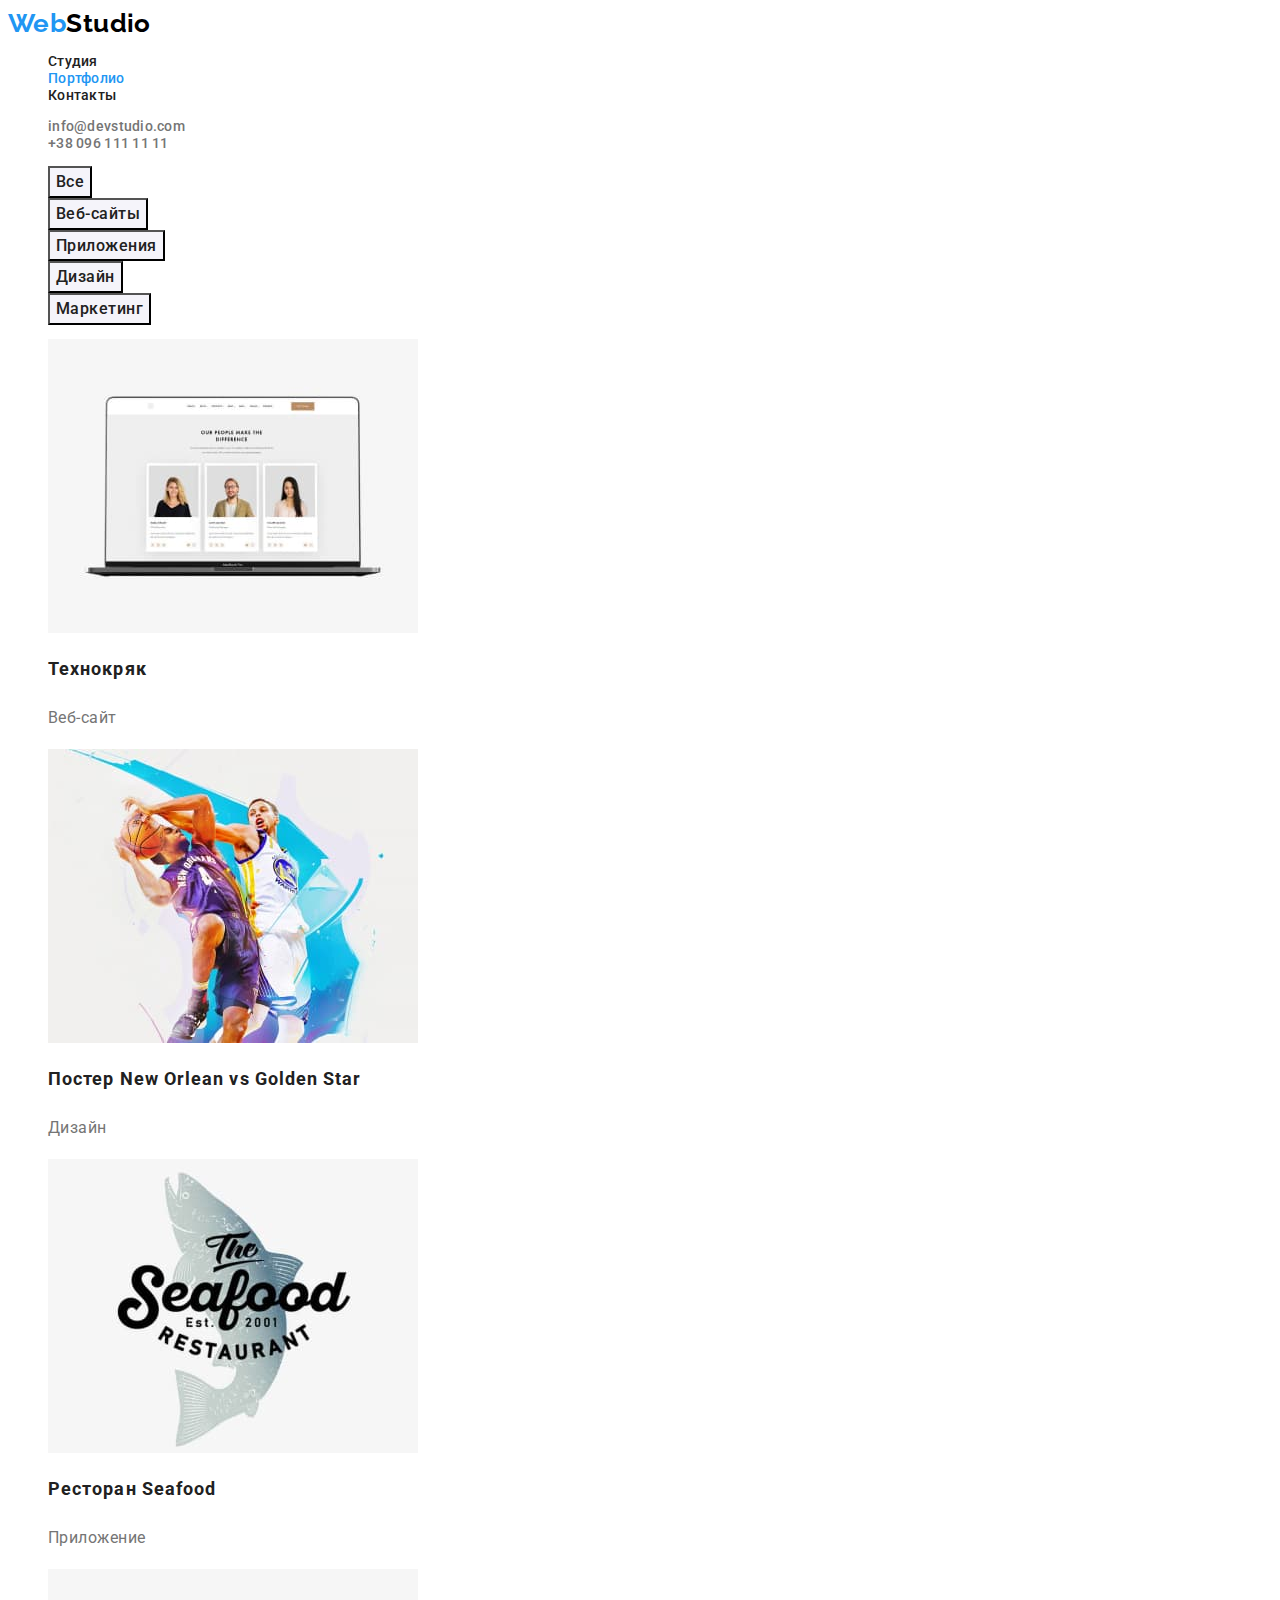
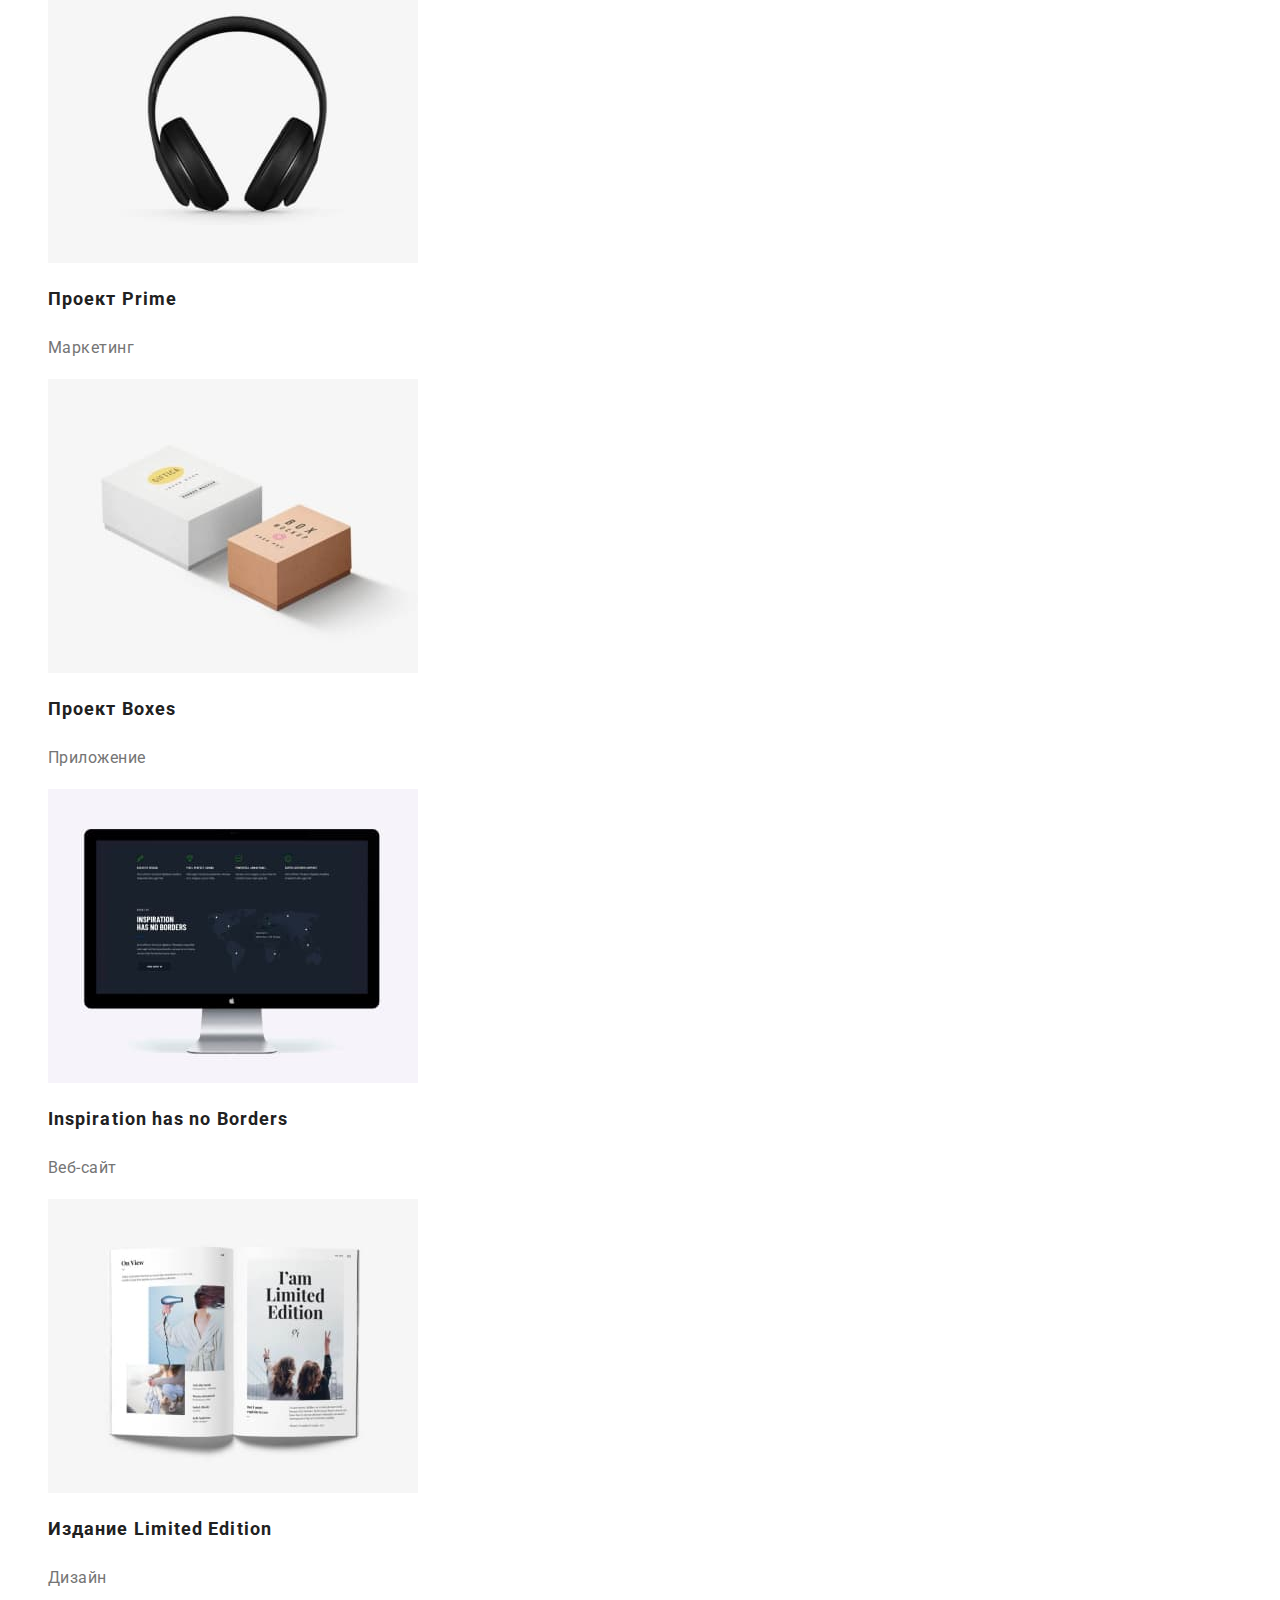
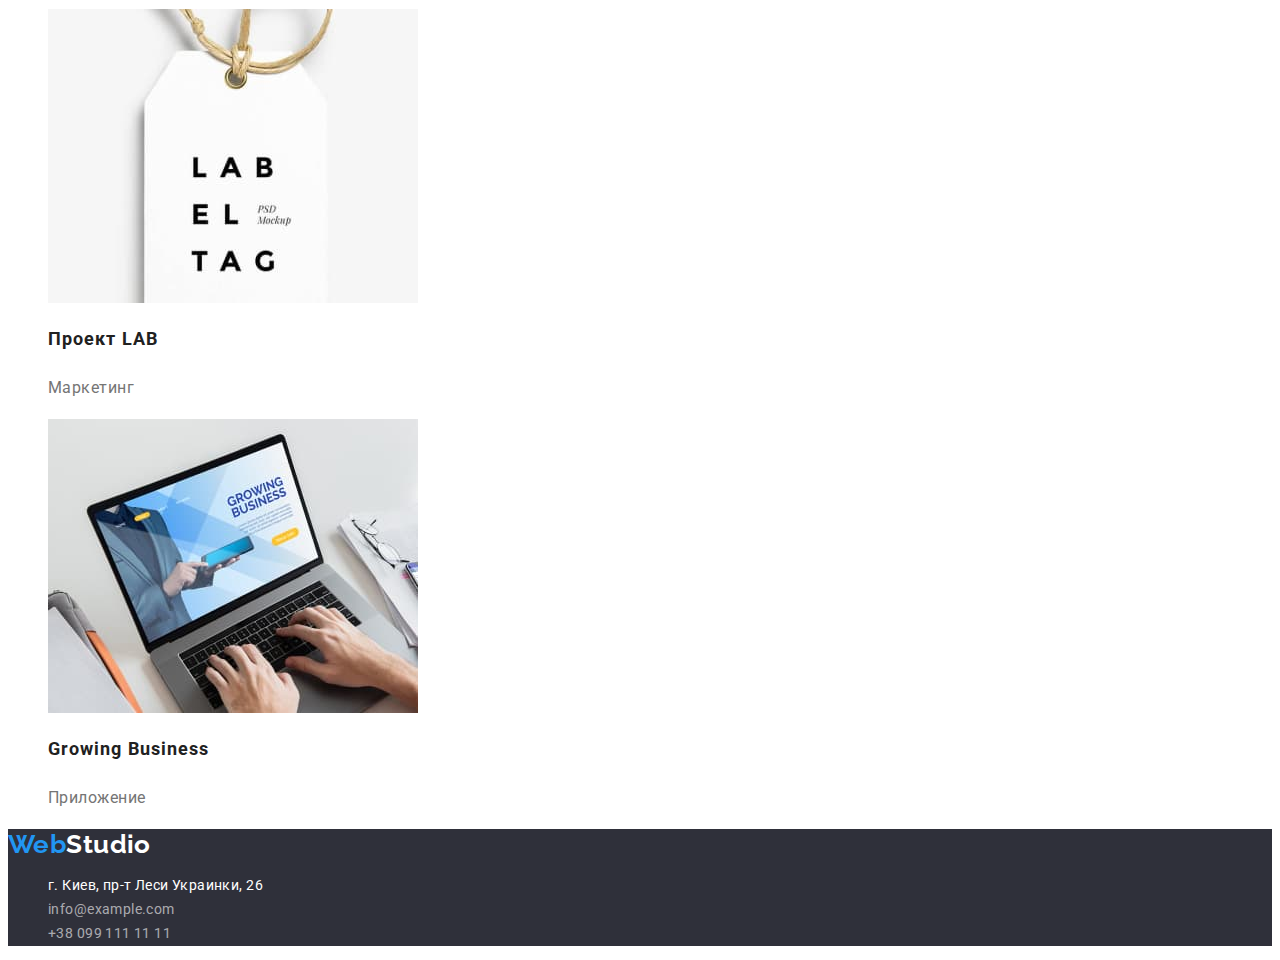
==== portfolio.html @ 41c8326d "add hw2" ====
<!DOCTYPE html>
<html lang="en">
  <head>
    <meta charset="UTF-8" />
    <meta http-equiv="X-UA-Compatible" content="IE=edge" />
    <meta name="viewport" content="width=device-width, initial-scale=1.0" />
    <link rel="preconnect" href="https://fonts.googleapis.com" />
    <link rel="preconnect" href="https://fonts.gstatic.com" crossorigin />
    <link
      href="https://fonts.googleapis.com/css2?family=Raleway:wght@700&family=Roboto:wght@400;500;700;900&display=swap"
      rel="stylesheet"
    />
    <link rel="stylesheet" href="./css/styles.css" />
    <title>Portfolio</title>
  </head>
  <body>
    <header>
      <nav>
        <a class="logo-header link" href=""><span class="logo-blue">Web</span>Studio</a>
        <ul class="list">
          <li><a class="link nav-link accent-link" href="./index.html">Студия</a></li>
          <li>
            <a class="link nav-link accent-link current" href="./portfolio.html">Портфолио</a>
          </li>
          <li><a class="link nav-link accent-link" href="">Контакты</a></li>
        </ul>
      </nav>
      <ul class="list">
        <li>
          <a class="link nav-contacts accent-link" href="mailto:info@devstudio.com"
            >info@devstudio.com</a
          >
        </li>
        <li>
          <a class="link nav-contacts accent-link" href="tel:+380961111111">+38 096 111 11 11</a>
        </li>
      </ul>
    </header>
    <main>
      <section class="catalog">
        <h1 class="visually-hidden">Каталог</h1>
        <ul class="list catalog-filter">
          <li><button class="btn-filter" type="button">Все</button></li>
          <li><button class="btn-filter" type="button">Веб-сайты</button></li>
          <li><button class="btn-filter" type="button">Приложения</button></li>
          <li><button class="btn-filter" type="button">Дизайн</button></li>
          <li><button class="btn-filter" type="button">Маркетинг</button></li>
        </ul>
        <ul class="list catalog-list">
          <li>
            <a class="link" href="">
              <img src="./images/portfol1.jpg" width="370" alt="ноутбук с открытым сайтом" />
              <h2 class="catalog-title">Технокряк</h2>
              <p class="catalog-text">Веб-сайт</p></a
            >
          </li>
          <li>
            <a class="link" href="">
              <img src="./images/portfol2.jpg" width="370" alt="два баскетболиста" />
              <h2 class="catalog-title">Постер New Orlean vs Golden Star</h2>
              <p class="catalog-text">Дизайн</p></a
            >
          </li>
          <li>
            <a class="link" href="">
              <img src="./images/portfol3.jpg" width="370" alt="логотип ресторана" />
              <h2 class="catalog-title">Ресторан Seafood</h2>
              <p class="catalog-text">Приложение</p></a
            >
          </li>
          <li>
            <a class="link" href="">
              <img src="./images/portfol4.jpg" width="370" alt="наушники" />
              <h2 class="catalog-title">Проект Prime</h2>
              <p class="catalog-text">Маркетинг</p></a
            >
          </li>
          <li>
            <a class="link" href="">
              <img src="./images/portfol5.jpg" width="370" alt="две коробки" />
              <h2 class="catalog-title">Проект Boxes</h2>
              <p class="catalog-text">Приложение</p></a
            >
          </li>
          <li>
            <a class="link" href="">
              <img src="./images/portfol6.jpg" width="370" alt="компьютер с открытым сайтом" />
              <h2 class="catalog-title">Inspiration has no Borders</h2>
              <p class="catalog-text">Веб-сайт</p></a
            >
          </li>
          <li>
            <a class="link" href="">
              <img src="./images/portfol7.jpg" width="370" alt="открытая книга" />
              <h2 class="catalog-title">Издание Limited Edition</h2>
              <p class="catalog-text">Дизайн</p></a
            >
          </li>
          <li>
            <a class="link" href="">
              <img src="./images/portfol8.jpg" width="370" alt="бирка с логотипом" />
              <h2 class="catalog-title">Проект LAB</h2>
              <p class="catalog-text">Маркетинг</p></a
            >
          </li>
          <li>
            <a class="link" href="">
              <img src="./images/portfol9.jpg" width="370" alt="ноутбук с открытым сайтом" />
              <h2 class="catalog-title">Growing Business</h2>
              <p class="catalog-text">Приложение</p></a
            >
          </li>
        </ul>
      </section>
    </main>
    <footer class="footer">
      <a class="logo-footer link" href=""><span class="logo-blue">Web</span>Studio</a>
      <address class="contacts-address">
        <ul class="list">
          <li>
            <a
              class="address-text link accent-link"
              href="https://goo.gl/maps/NeGJWpVzxQ52QUaZA"
              target="_blank"
              rel="noopener nofollow noreferrer"
              >г. Киев, пр-т Леси Украинки, 26</a
            >
          </li>
          <li>
            <a class="address-link link accent-link" href="mailto:info@example.com"
              >info@example.com</a
            >
          </li>
          <li>
            <a class="address-link link accent-link" href="tel:+380991111111">+38 099 111 11 11</a>
          </li>
        </ul>
      </address>
    </footer>
  </body>
</html>
---- css/styles.css ----
:root {
  --accent-color: #2196f3;
  --black-color: #212121;
  --superblack-color: #000000;
  --opacityblack-color: rgba(255, 255, 255, 0.6);
  --white-color: #ffffff;
  --grey-color: #757575;
  --grey-bg-color: #2f303a;
  --light-bg-color: #f5f4fa;
  --btngrey-color: #f5f4fa;
}

.accent-link:hover,
.accent-link:focus {
  color: var(--accent-color);
}

body {
  font-family: 'Roboto', sans-serif;
  color: var(--black-color);
  background-color: var(--white-color);
  font-size: 14px;
  letter-spacing: 0.03em;
}

.link {
  text-decoration: none;
}
.list {
  list-style: none;
}

.title {
  font-weight: 700;
  font-size: 36px;
  line-height: 1.16;
  text-align: center;
}

.visually-hidden {
  position: absolute;
  white-space: nowrap;
  width: 1px;
  height: 1px;
  overflow: hidden;
  border: 0;
  padding: 0;
  clip: rect(0 0 0 0);
  clip-path: inset(50%);
  margin: -1px;
}

/* ---------HEADER----------- */
.logo-header {
  font-family: 'Raleway';
  font-weight: 700;
  font-size: 26px;
  line-height: 1.19;
  color: var(--superblack-color);
}

.logo-blue {
  color: var(--accent-color);
}

.nav-item {
  font-weight: 500;
  line-height: 16px;
  letter-spacing: 0.02em;
  color: var(--black-color);
}

.nav-link {
  font-weight: 500;
  line-height: 1.14;
  letter-spacing: 0.02em;
  color: var(--black-color);
}

.nav-contacts {
  font-weight: 500;
  line-height: 1.14;
  letter-spacing: 0.02em;
  color: var(--grey-color);
}

.nav-link.current {
  color: var(--accent-color);
}

/* ------HERO-------- */

.hero {
  background-color: var(--grey-bg-color);
}

.hero-title {
  font-weight: 900;
  font-size: 44px;
  line-height: 1.36;
  text-align: center;
  letter-spacing: 0.06em;
  text-transform: uppercase;
  color: var(--white-color);
}

.btn-order {
  cursor: pointer;
  font-family: inherit;
  font-weight: 700;
  font-size: 16px;
  line-height: 1.88;
  align-items: center;
  text-align: center;
  letter-spacing: 0.06em;
  color: var(--white-color);
  background-color: var(--accent-color);
}

.btn-order:hover,
.btn-order:focus {
  background-color: #188ce8;
}

/* ------BENEFITS-------- */

.benefits-title {
  line-height: 1.14;
  font-size: 14px;
  text-transform: uppercase;
}

.benefits-text {
  line-height: 1.71;
  color: var(--grey-color);
}

/* ---------TEAM---------- */

.team {
  background-color: var(--light-bg-color);
}

.card {
  background-color: var(--white-color);
}

.team-name {
  font-weight: 500;
  font-size: 16px;
  line-height: 1.18;
  text-align: center;
}

.team-position {
  font-size: 16px;
  line-height: 1.18;
  text-align: center;
  color: var(--grey-color);
}

/* ------PORTFOLIO-PAGE--------- */
/* ------CATALOG-FILTER-------- */

.btn-filter {
  cursor: pointer;
  font-family: inherit;
  font-weight: 500;
  font-size: 16px;
  line-height: 1.62;
  letter-spacing: 0.03em;
  text-align: center;
  color: var(--black-color);
  background-color: var(--btngrey-color);
}

.btn-filter:hover,
.btn-filter:focus {
  color: var(--white-color);
  background-color: var(--accent-color);
}

/* ----------CATALOG------------ */

.catalog-title {
  font-weight: 700;
  font-size: 18px;
  line-height: 2;
  letter-spacing: 0.06em;
  color: var(--black-color);
}

.catalog-text {
  font-size: 16px;
  line-height: 1.88;
  letter-spacing: 0.03em;
  color: var(--grey-color);
}

/* ------FOOTER-------- */

.footer {
  background-color: var(--grey-bg-color);
}

.logo-footer {
  font-family: 'Raleway';
  font-weight: 700;
  font-size: 26px;
  line-height: 1.19;
  color: var(--white-color);
}

.contacts-address {
  font-style: normal;
}

.address-text {
  line-height: 1.71;
  color: var(--white-color);
}

.address-link {
  line-height: 1.71;
  color: var(--opacityblack-color);
}
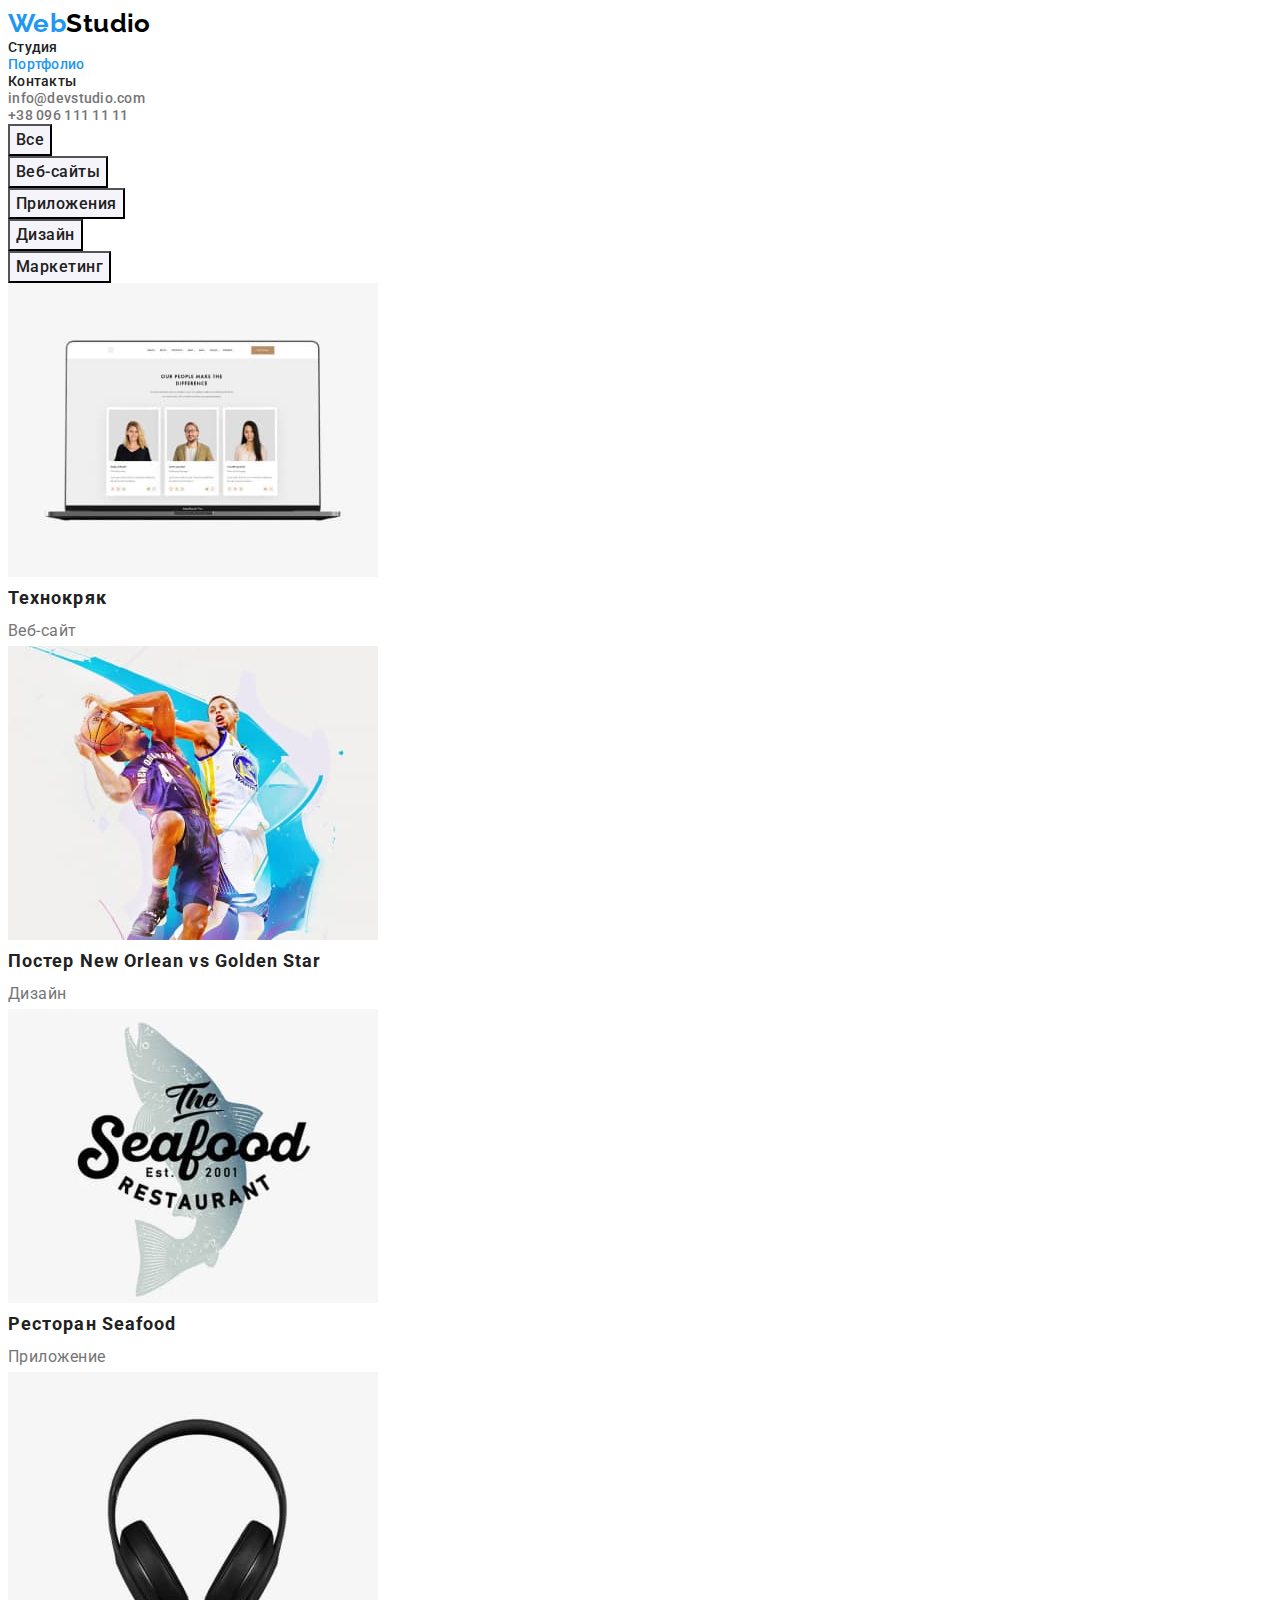
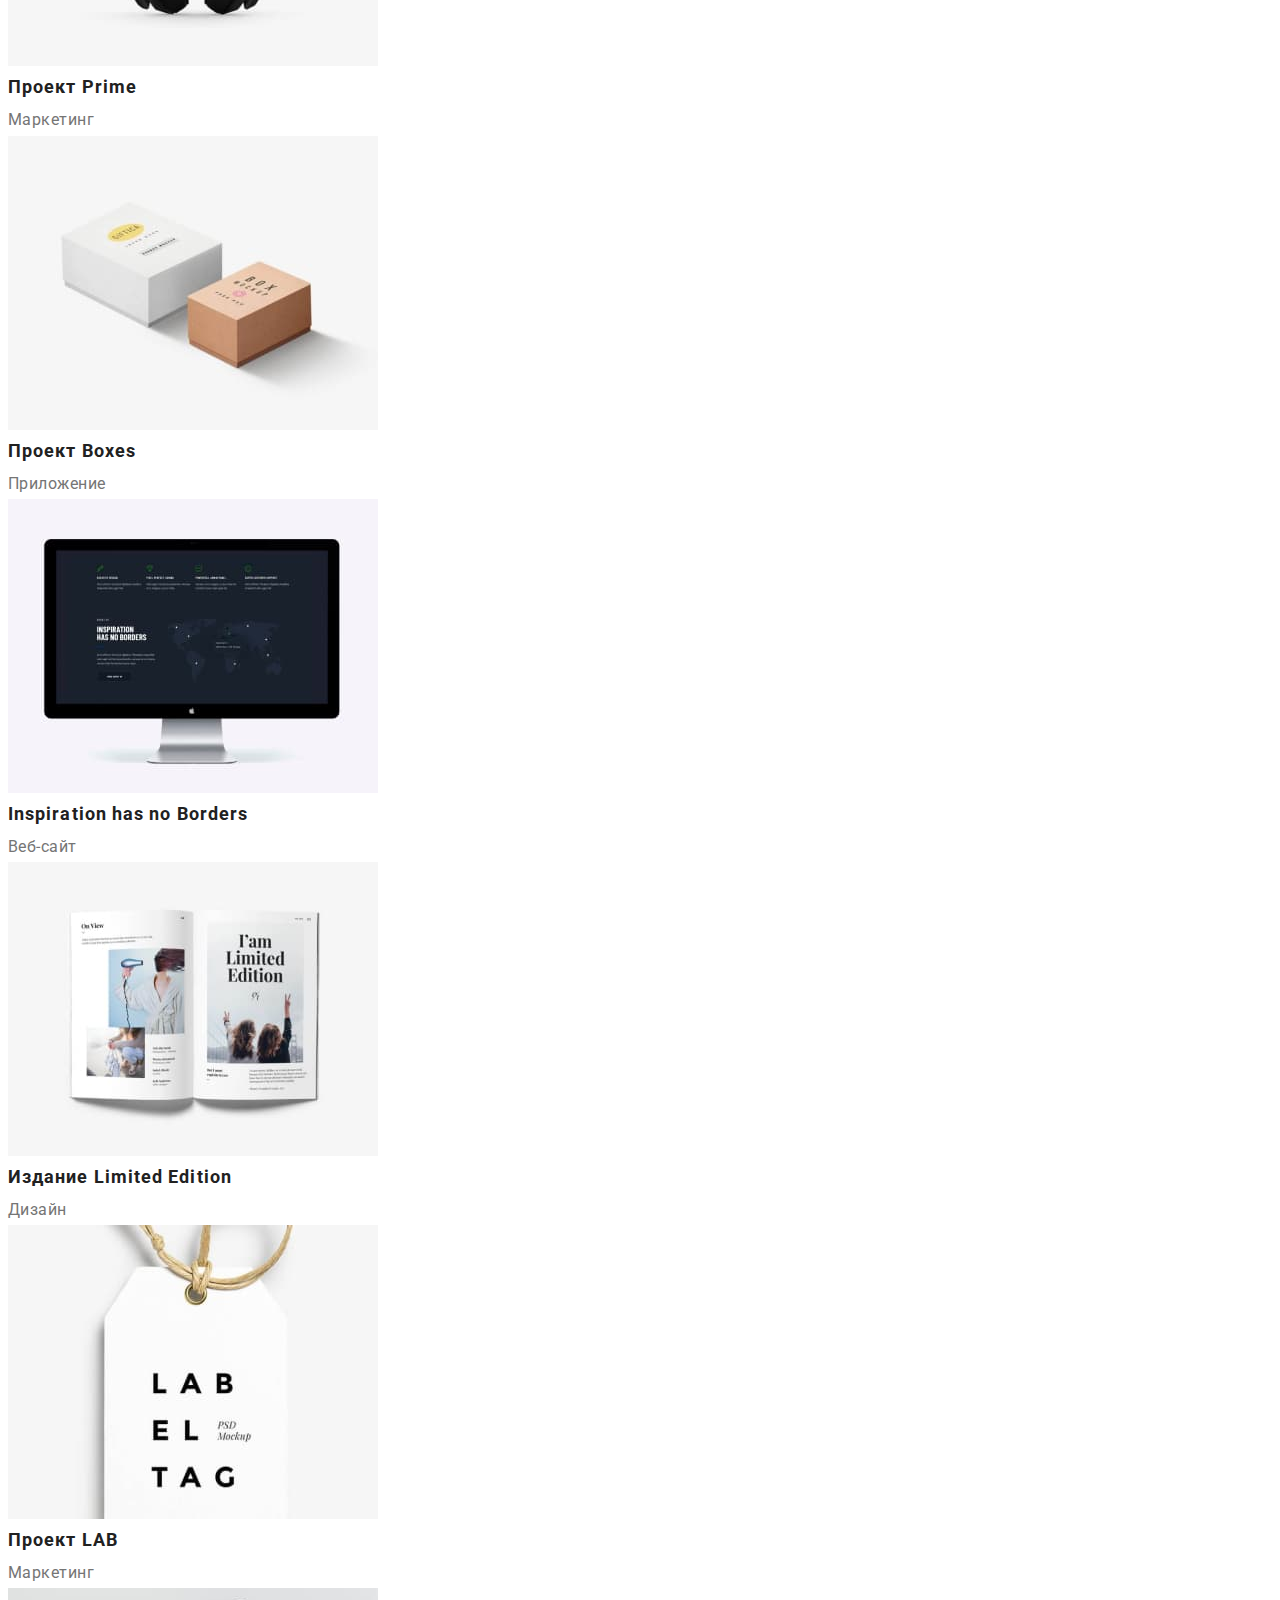
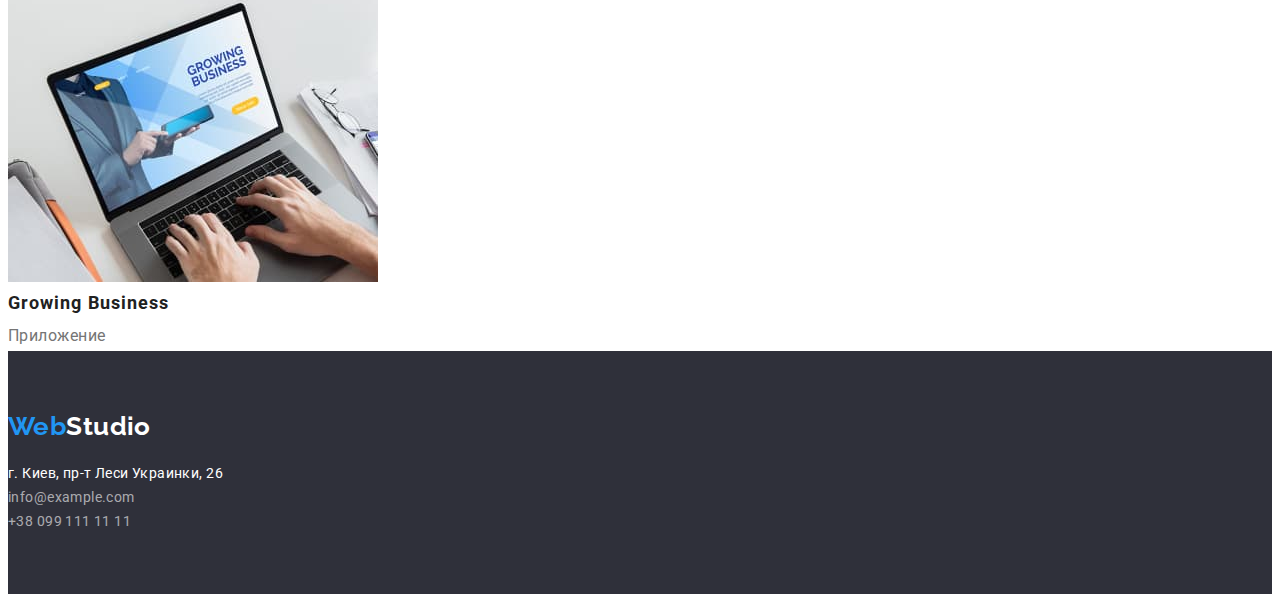
==== commit bc189f89: "add margins and paddings to index" ====
--- a/portfolio.html
+++ b/portfolio.html
@@ -9,6 +9,13 @@
     <link
       href="https://fonts.googleapis.com/css2?family=Raleway:wght@700&family=Roboto:wght@400;500;700;900&display=swap"
       rel="stylesheet"
+    />
+    <link
+      rel="stylesheet"
+      href="https://cdnjs.cloudflare.com/ajax/libs/modern-normalize/1.1.0/modern-normalize.min.css"
+      integrity="sha512-wpPYUAdjBVSE4KJnH1VR1HeZfpl1ub8YT/NKx4PuQ5NmX2tKuGu6U/JRp5y+Y8XG2tV+wKQpNHVUX03MfMFn9Q=="
+      crossorigin="anonymous"
+      referrerpolicy="no-referrer"
     />
     <link rel="stylesheet" href="./css/styles.css" />
     <title>Portfolio</title>
--- a/css/styles.css
+++ b/css/styles.css
@@ -10,6 +10,24 @@
   --btngrey-color: #f5f4fa;
 }
 
+h1,
+h2,
+h3,
+h4,
+h5,
+h6,
+p {
+  margin: 0;
+}
+
+.container {
+  width: 1200px;
+  margin: 0 auto;
+  padding-left: 15px;
+  padding-right: 15px;
+  outline: 1px solid red;
+}
+
 .accent-link:hover,
 .accent-link:focus {
   color: var(--accent-color);
@@ -28,6 +46,8 @@
 }
 .list {
   list-style: none;
+  padding-left: 0;
+  margin: 0;
 }
 
 .title {
@@ -51,6 +71,12 @@
 }
 
 /* ---------HEADER----------- */
+
+.header {
+  padding-top: 24px;
+  padding-bottom: 25px;
+}
+
 .logo-header {
   font-family: 'Raleway';
   font-weight: 700;
@@ -92,6 +118,8 @@
 
 .hero {
   background-color: var(--grey-bg-color);
+  padding-top: 200px;
+  padding-bottom: 200px;
 }
 
 .hero-title {
@@ -115,6 +143,8 @@
   letter-spacing: 0.06em;
   color: var(--white-color);
   background-color: var(--accent-color);
+  display: block;
+  margin: 0 auto;
 }
 
 .btn-order:hover,
@@ -123,11 +153,17 @@
 }
 
 /* ------BENEFITS-------- */
+
+.benefits {
+  padding-top: 94px;
+  padding-bottom: 47px;
+}
 
 .benefits-title {
   line-height: 1.14;
   font-size: 14px;
   text-transform: uppercase;
+  margin-bottom: 10px;
 }
 
 .benefits-text {
@@ -135,14 +171,33 @@
   color: var(--grey-color);
 }
 
-/* ---------TEAM---------- */
+/* ---------SERVICES---------- */
+
+.services {
+  padding-top: 47px;
+  padding-bottom: 94px;
+}
+
+.services-title {
+  margin-bottom: 50px;
+}
+
+/* -----------TEAM------------ */
 
 .team {
   background-color: var(--light-bg-color);
+  padding-top: 94px;
+  padding-bottom: 94px;
+}
+
+.team-title {
+  margin-bottom: 50px;
 }
 
 .card {
   background-color: var(--white-color);
+  width: 270px;
+  height: 368px;
 }
 
 .team-name {
@@ -150,6 +205,8 @@
   font-size: 16px;
   line-height: 1.18;
   text-align: center;
+  margin-top: 30px;
+  margin-bottom: 10px;
 }
 
 .team-position {
@@ -201,6 +258,8 @@
 
 .footer {
   background-color: var(--grey-bg-color);
+  padding-top: 60px;
+  padding-bottom: 60px;
 }
 
 .logo-footer {
@@ -209,6 +268,12 @@
   font-size: 26px;
   line-height: 1.19;
   color: var(--white-color);
+  display: block;
+  margin-bottom: 20px;
+}
+
+.contacts-item {
+  margin-bottom: 9px;
 }
 
 .contacts-address {
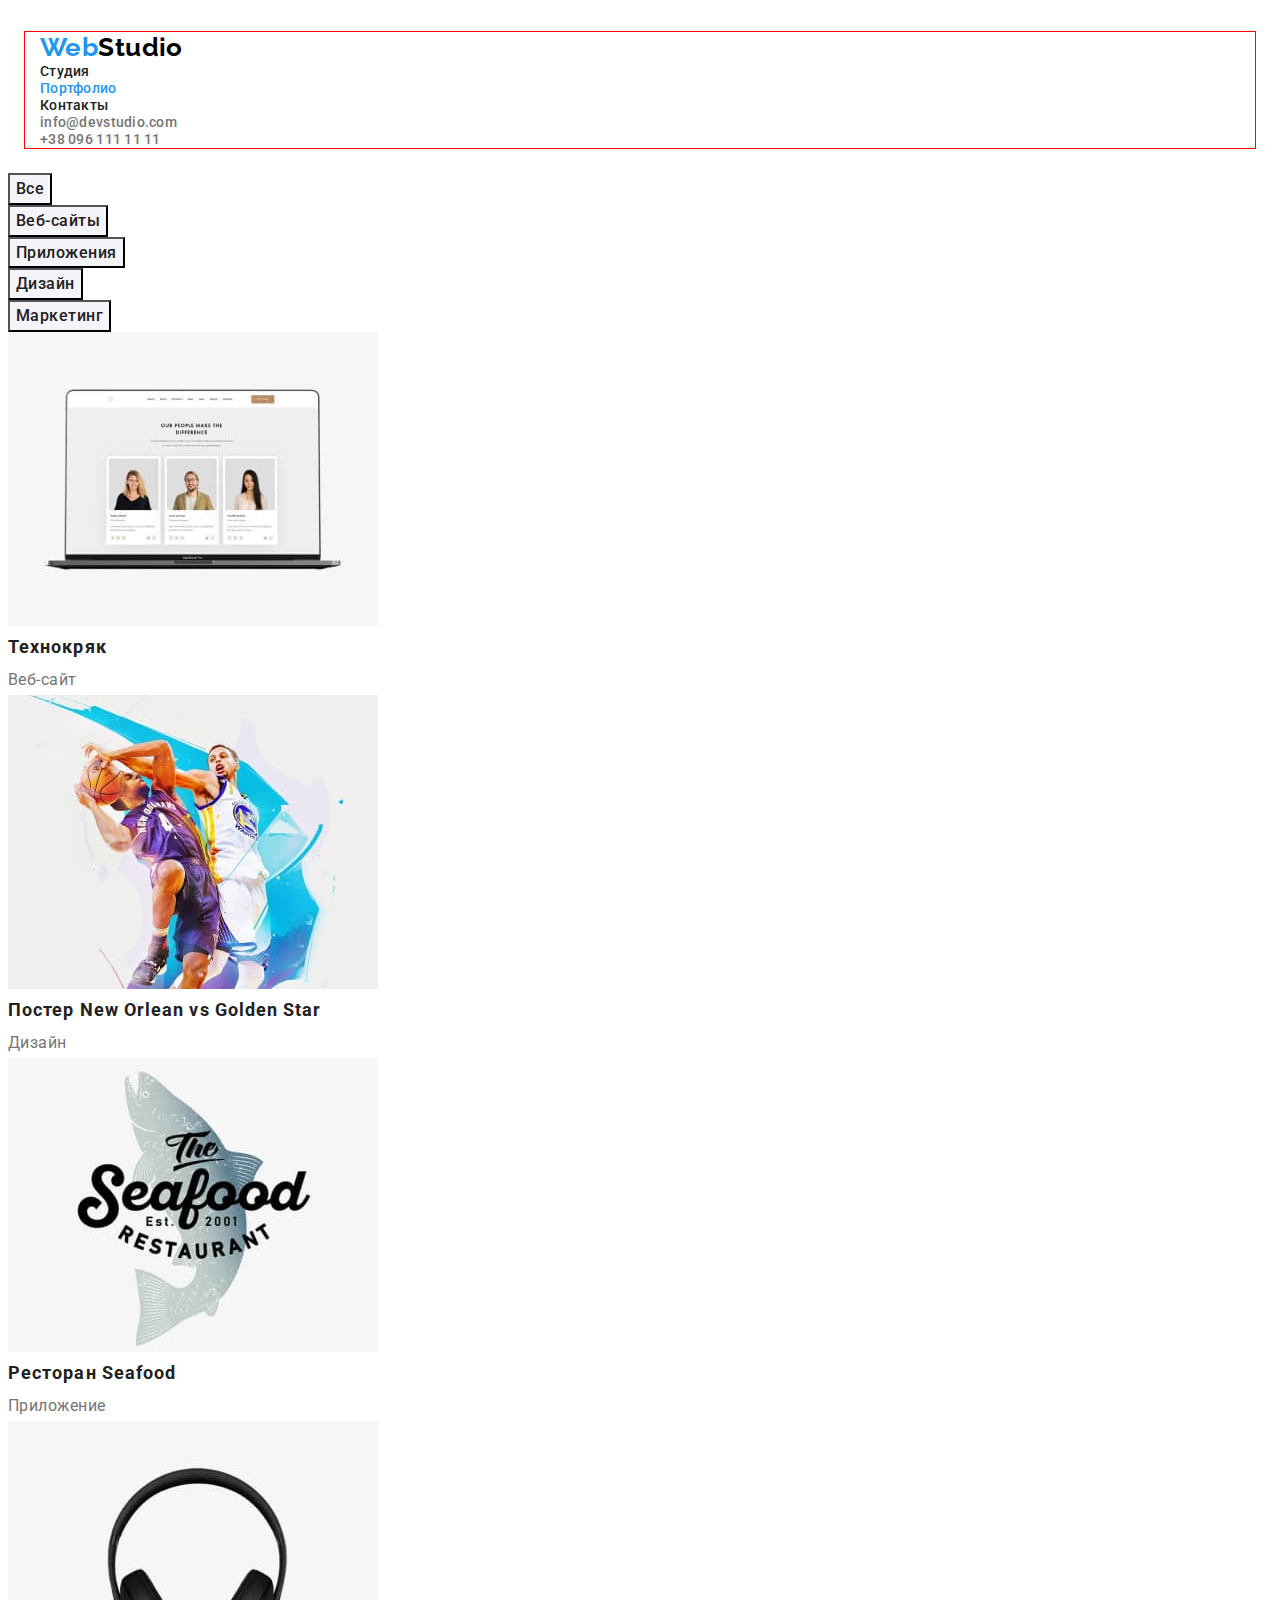
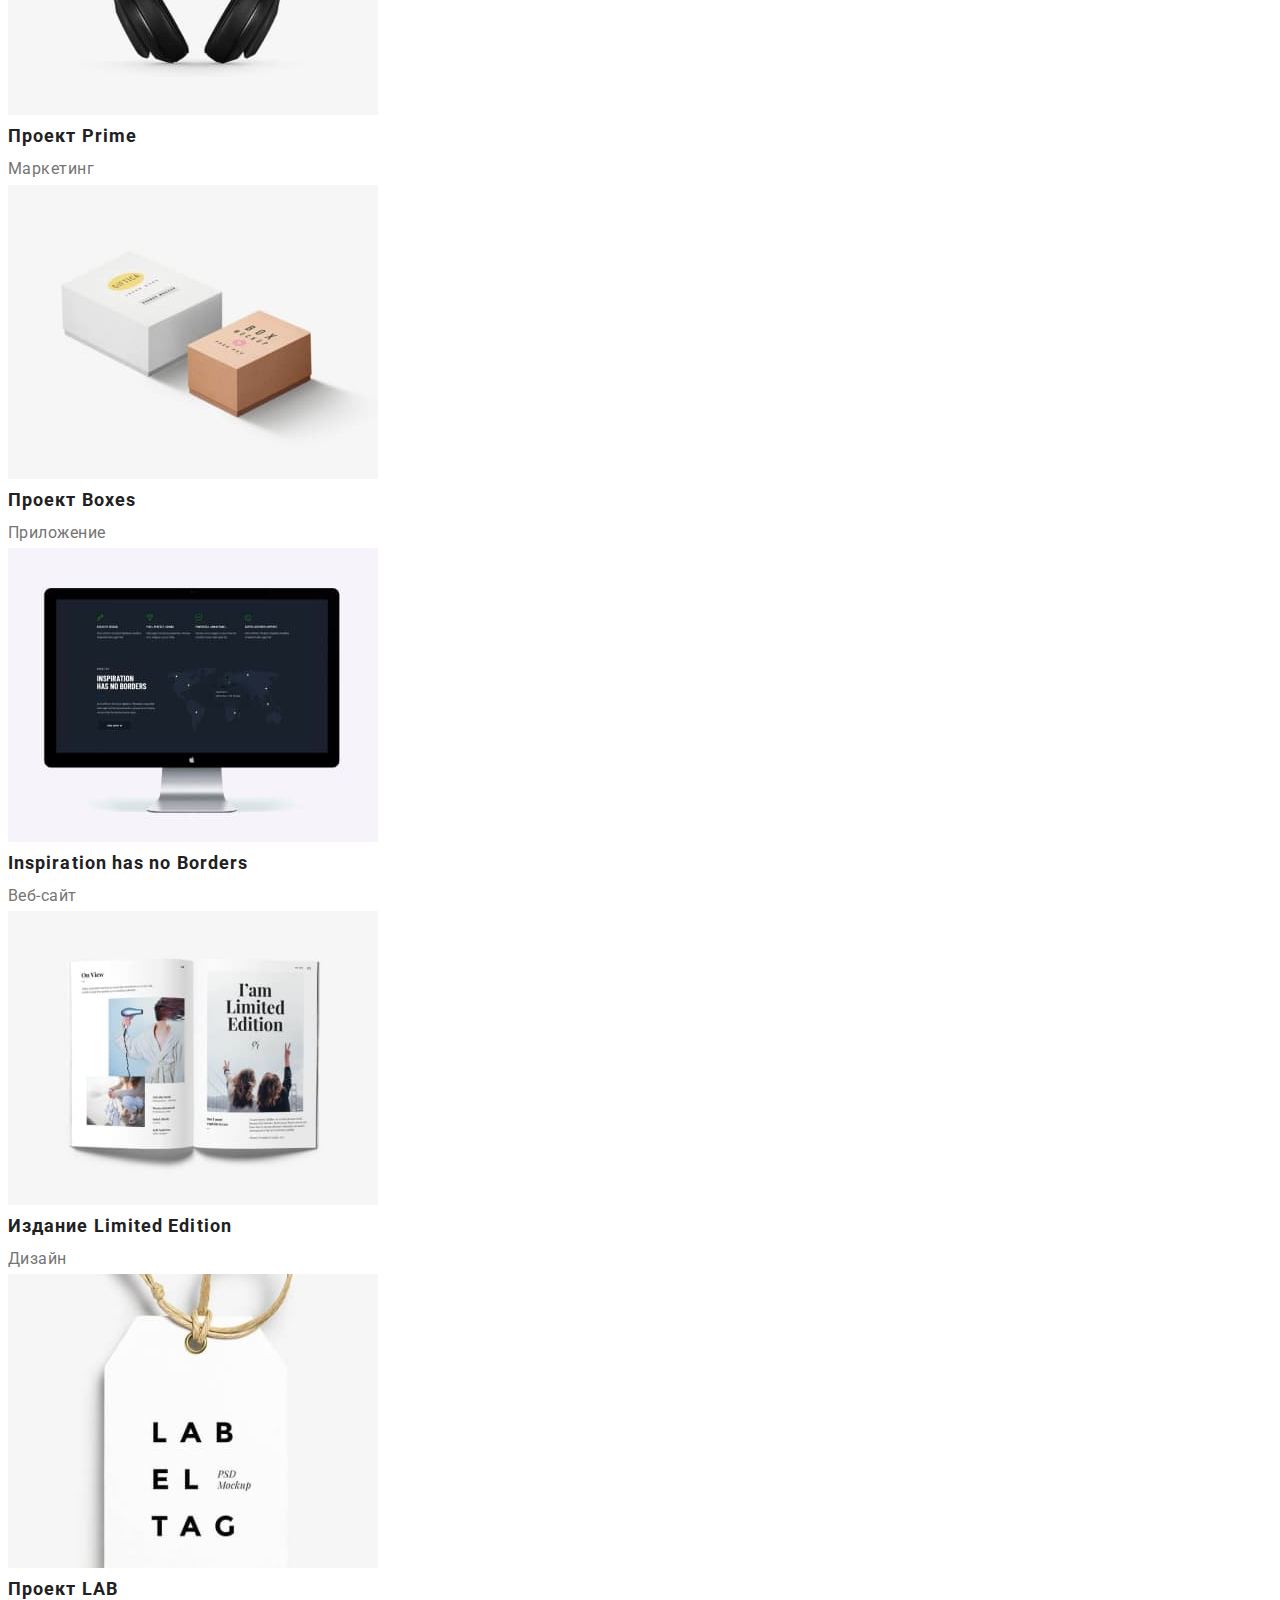
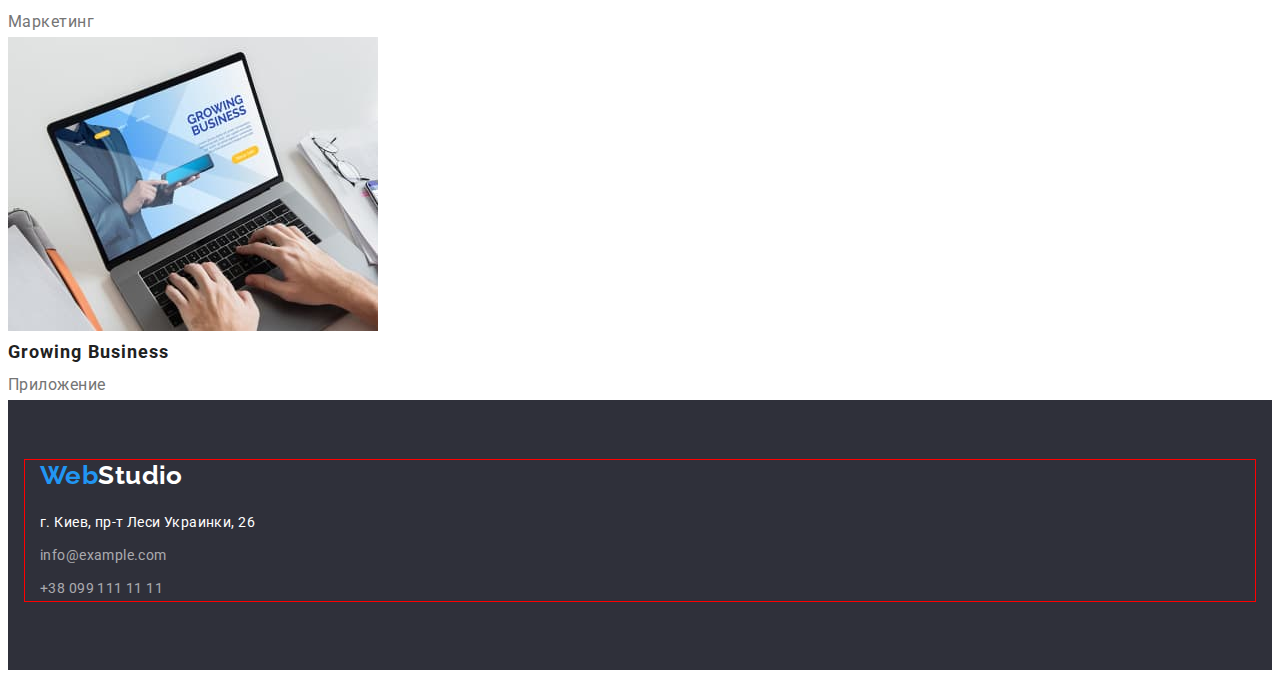
==== commit 4ef5cc7d: "copy header and footer" ====
--- a/portfolio.html
+++ b/portfolio.html
@@ -21,27 +21,29 @@
     <title>Portfolio</title>
   </head>
   <body>
-    <header>
-      <nav>
-        <a class="logo-header link" href=""><span class="logo-blue">Web</span>Studio</a>
+    <header class="header">
+      <div class="container">
+        <nav>
+          <a class="logo-header link" href=""><span class="logo-blue">Web</span>Studio</a>
+          <ul class="list">
+            <li><a class="link nav-link accent-link" href="./index.html">Студия</a></li>
+            <li>
+              <a class="link nav-link accent-link current" href="./portfolio.html">Портфолио</a>
+            </li>
+            <li><a class="link nav-link accent-link" href="">Контакты</a></li>
+          </ul>
+        </nav>
         <ul class="list">
-          <li><a class="link nav-link accent-link" href="./index.html">Студия</a></li>
           <li>
-            <a class="link nav-link accent-link current" href="./portfolio.html">Портфолио</a>
+            <a class="link nav-contacts accent-link" href="mailto:info@devstudio.com"
+              >info@devstudio.com</a
+            >
           </li>
-          <li><a class="link nav-link accent-link" href="">Контакты</a></li>
+          <li>
+            <a class="link nav-contacts accent-link" href="tel:+380961111111">+38 096 111 11 11</a>
+          </li>
         </ul>
-      </nav>
-      <ul class="list">
-        <li>
-          <a class="link nav-contacts accent-link" href="mailto:info@devstudio.com"
-            >info@devstudio.com</a
-          >
-        </li>
-        <li>
-          <a class="link nav-contacts accent-link" href="tel:+380961111111">+38 096 111 11 11</a>
-        </li>
-      </ul>
+      </div>
     </header>
     <main>
       <section class="catalog">
@@ -121,28 +123,32 @@
       </section>
     </main>
     <footer class="footer">
-      <a class="logo-footer link" href=""><span class="logo-blue">Web</span>Studio</a>
-      <address class="contacts-address">
-        <ul class="list">
-          <li>
-            <a
-              class="address-text link accent-link"
-              href="https://goo.gl/maps/NeGJWpVzxQ52QUaZA"
-              target="_blank"
-              rel="noopener nofollow noreferrer"
-              >г. Киев, пр-т Леси Украинки, 26</a
-            >
-          </li>
-          <li>
-            <a class="address-link link accent-link" href="mailto:info@example.com"
-              >info@example.com</a
-            >
-          </li>
-          <li>
-            <a class="address-link link accent-link" href="tel:+380991111111">+38 099 111 11 11</a>
-          </li>
-        </ul>
-      </address>
+      <div class="container">
+        <a class="logo-footer link" href=""><span class="logo-blue">Web</span>Studio</a>
+        <address class="contacts-address">
+          <ul class="list">
+            <li class="contacts-item">
+              <a
+                class="address-text link accent-link"
+                href="https://goo.gl/maps/NeGJWpVzxQ52QUaZA"
+                target="_blank"
+                rel="noopener nofollow noreferrer"
+                >г. Киев, пр-т Леси Украинки, 26</a
+              >
+            </li>
+            <li class="contacts-item">
+              <a class="address-link link accent-link" href="mailto:info@example.com"
+                >info@example.com</a
+              >
+            </li>
+            <li class="contacts-item">
+              <a class="address-link link accent-link" href="tel:+380991111111"
+                >+38 099 111 11 11</a
+              >
+            </li>
+          </ul>
+        </address>
+      </div>
     </footer>
   </body>
 </html>
--- a/css/styles.css
+++ b/css/styles.css
@@ -130,6 +130,7 @@
   letter-spacing: 0.06em;
   text-transform: uppercase;
   color: var(--white-color);
+  margin-bottom: 50px;
 }
 
 .btn-order {
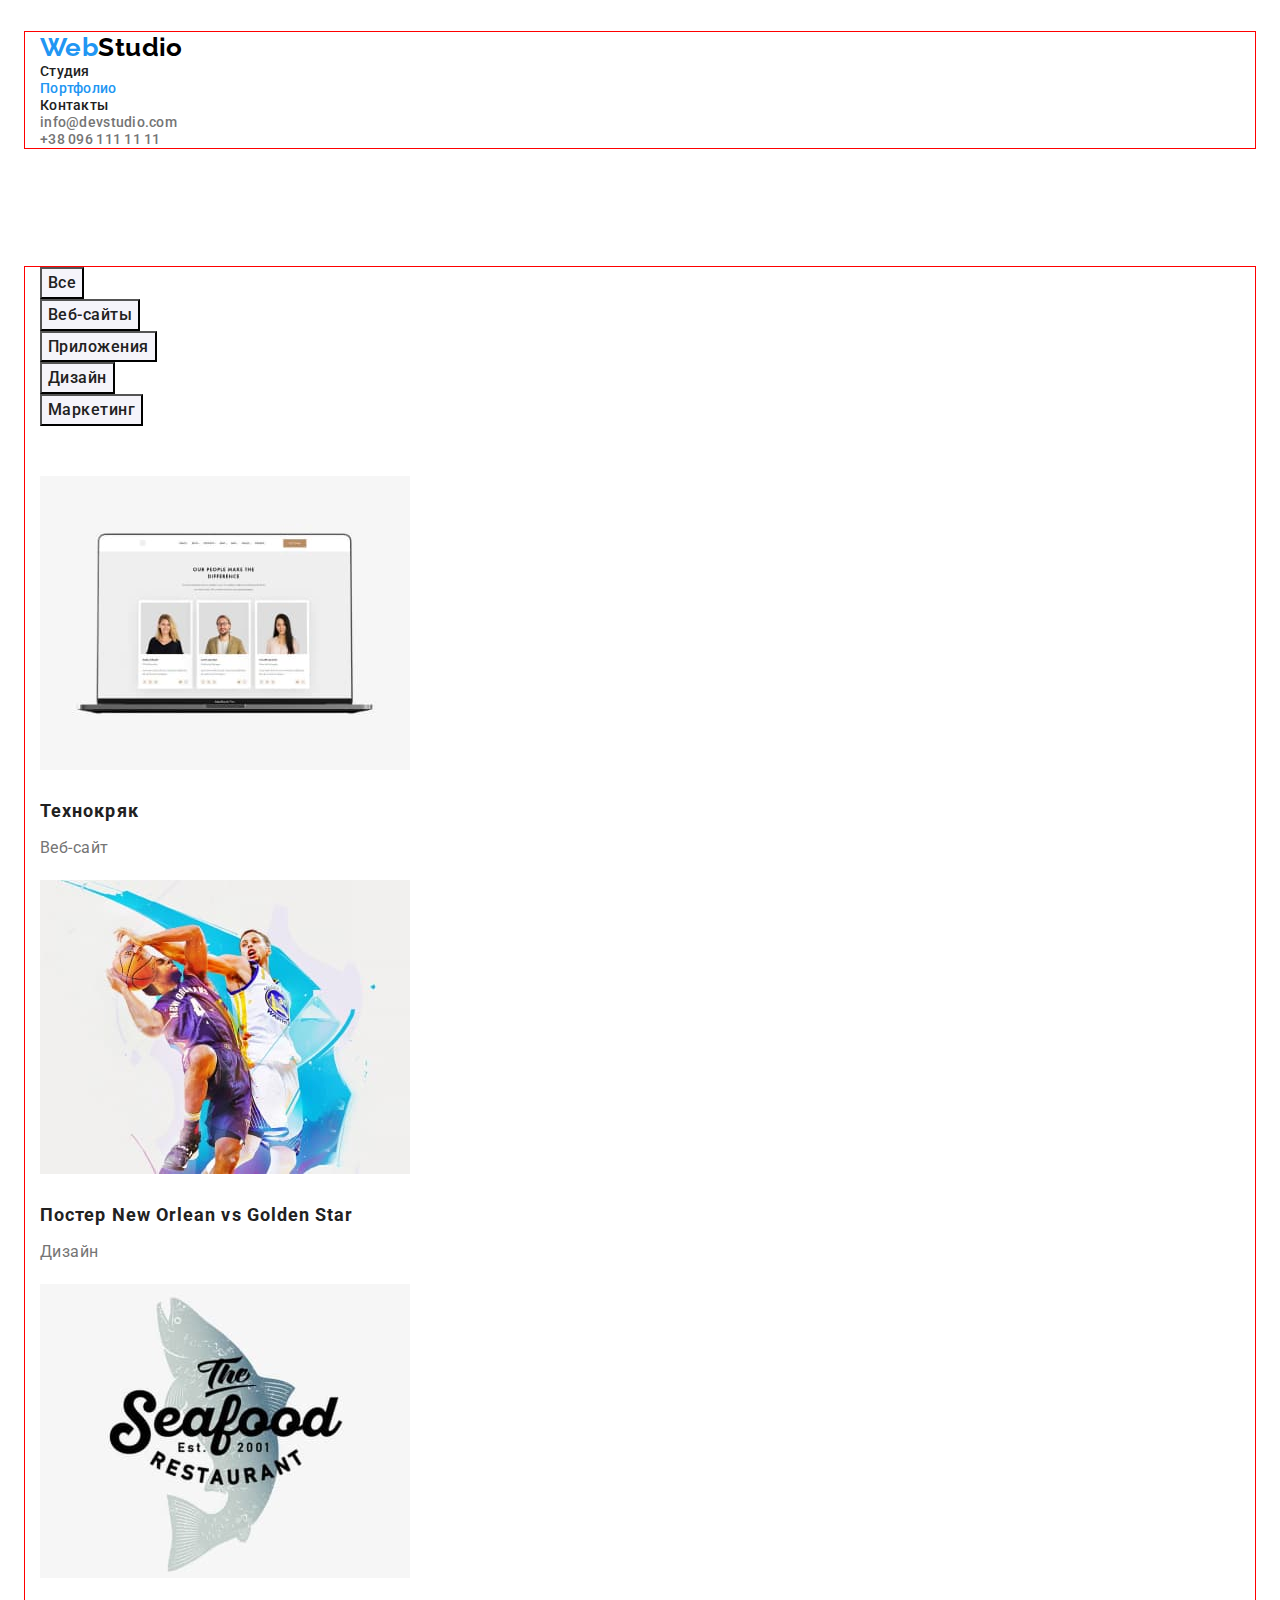
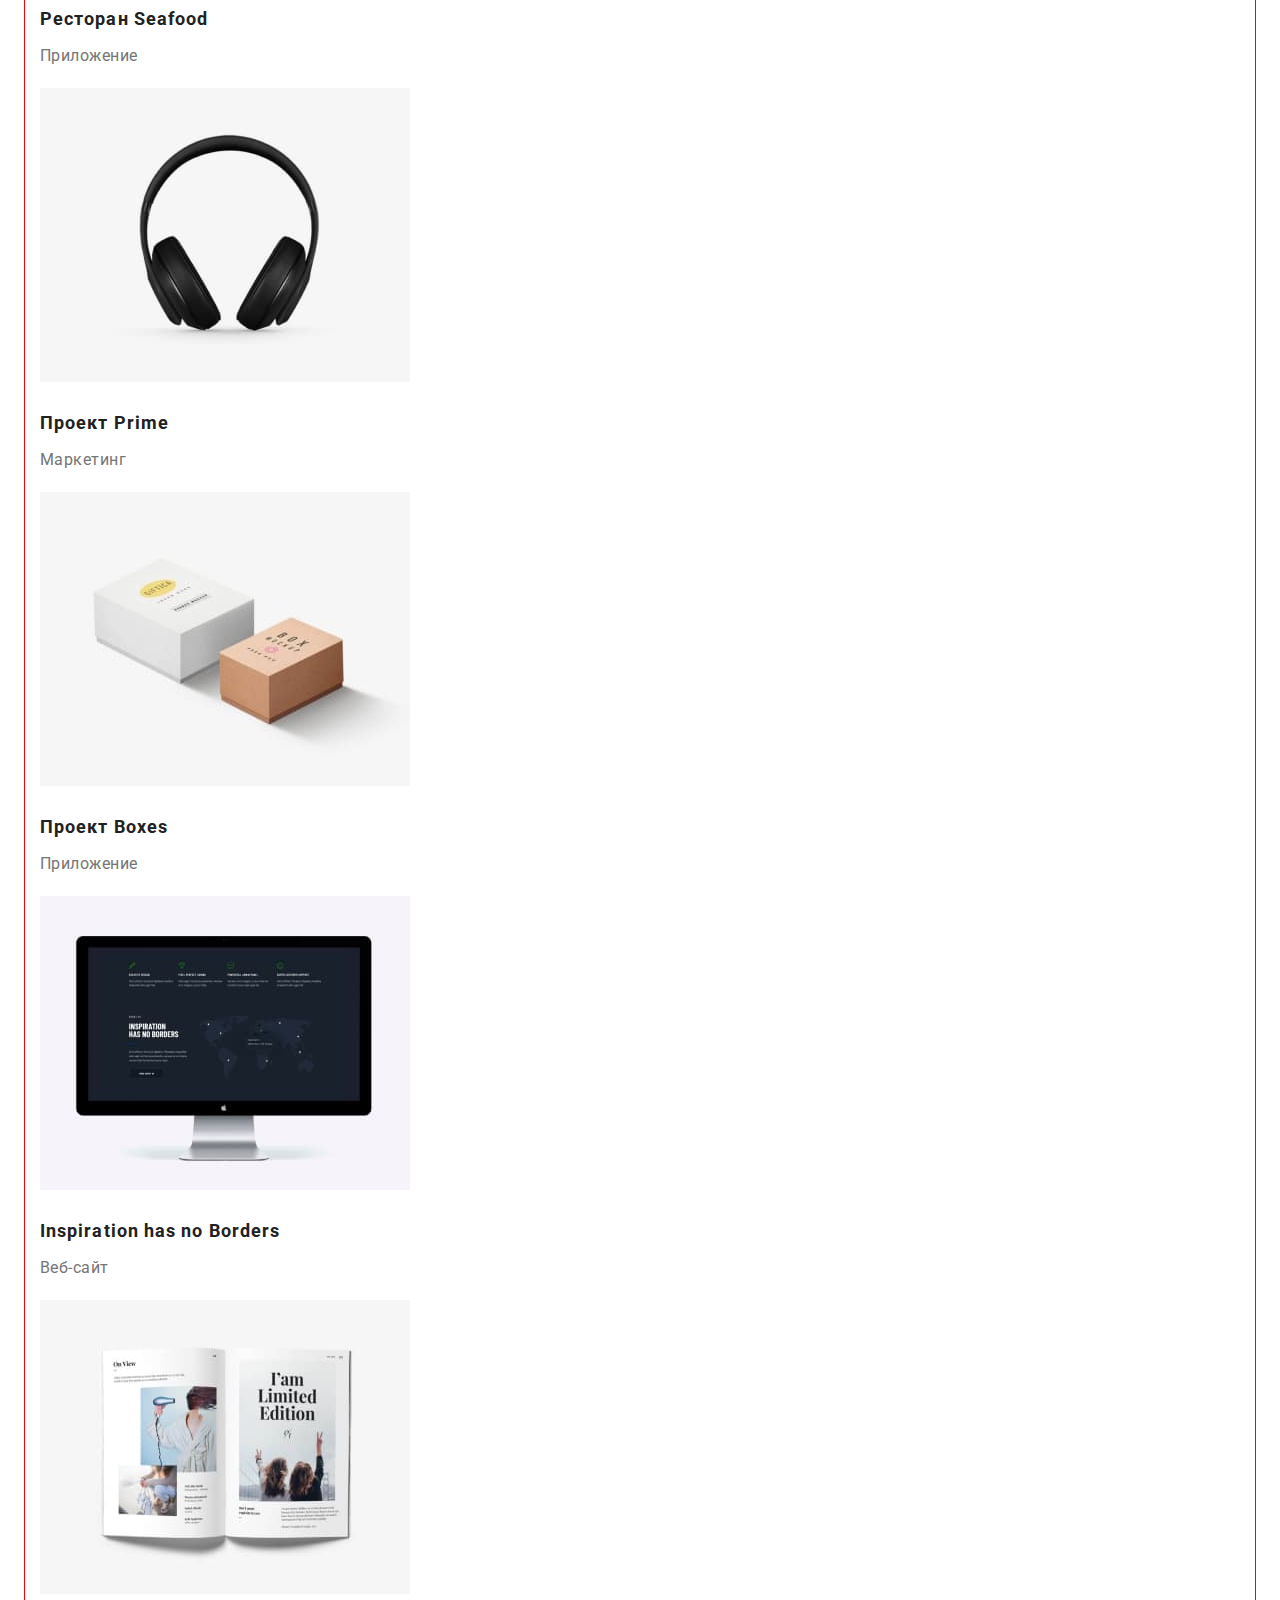
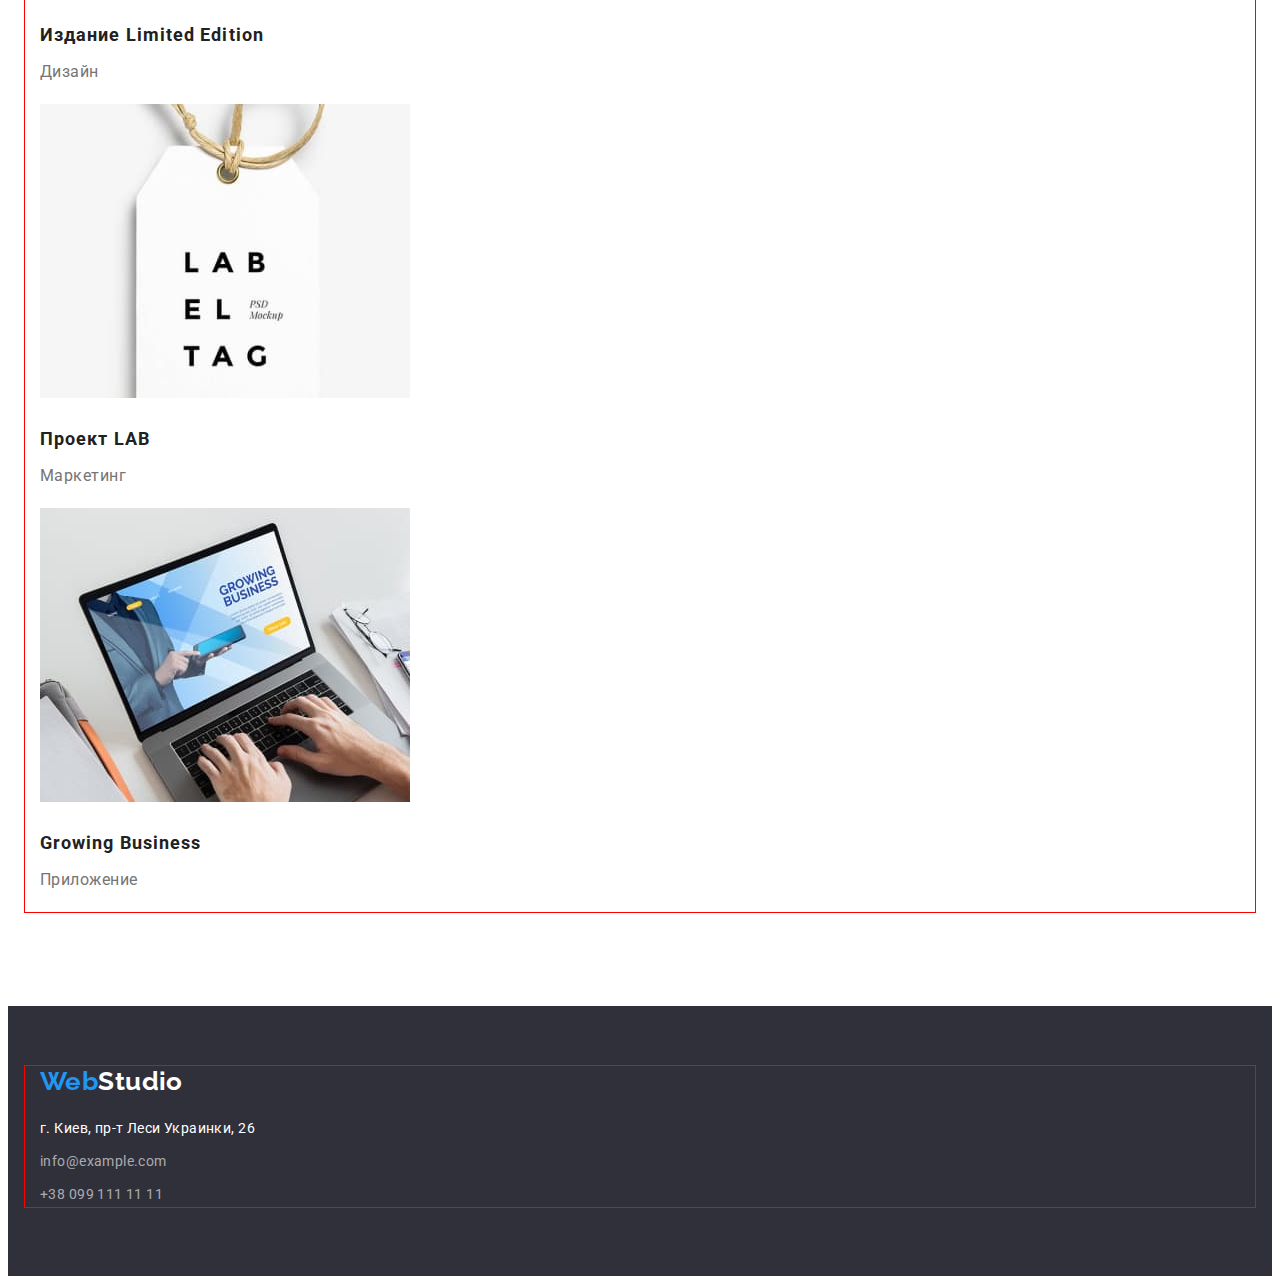
==== commit 76a754a4: "add MP to catalog" ====
--- a/portfolio.html
+++ b/portfolio.html
@@ -47,79 +47,81 @@
     </header>
     <main>
       <section class="catalog">
-        <h1 class="visually-hidden">Каталог</h1>
-        <ul class="list catalog-filter">
-          <li><button class="btn-filter" type="button">Все</button></li>
-          <li><button class="btn-filter" type="button">Веб-сайты</button></li>
-          <li><button class="btn-filter" type="button">Приложения</button></li>
-          <li><button class="btn-filter" type="button">Дизайн</button></li>
-          <li><button class="btn-filter" type="button">Маркетинг</button></li>
-        </ul>
-        <ul class="list catalog-list">
-          <li>
-            <a class="link" href="">
-              <img src="./images/portfol1.jpg" width="370" alt="ноутбук с открытым сайтом" />
-              <h2 class="catalog-title">Технокряк</h2>
-              <p class="catalog-text">Веб-сайт</p></a
-            >
-          </li>
-          <li>
-            <a class="link" href="">
-              <img src="./images/portfol2.jpg" width="370" alt="два баскетболиста" />
-              <h2 class="catalog-title">Постер New Orlean vs Golden Star</h2>
-              <p class="catalog-text">Дизайн</p></a
-            >
-          </li>
-          <li>
-            <a class="link" href="">
-              <img src="./images/portfol3.jpg" width="370" alt="логотип ресторана" />
-              <h2 class="catalog-title">Ресторан Seafood</h2>
-              <p class="catalog-text">Приложение</p></a
-            >
-          </li>
-          <li>
-            <a class="link" href="">
-              <img src="./images/portfol4.jpg" width="370" alt="наушники" />
-              <h2 class="catalog-title">Проект Prime</h2>
-              <p class="catalog-text">Маркетинг</p></a
-            >
-          </li>
-          <li>
-            <a class="link" href="">
-              <img src="./images/portfol5.jpg" width="370" alt="две коробки" />
-              <h2 class="catalog-title">Проект Boxes</h2>
-              <p class="catalog-text">Приложение</p></a
-            >
-          </li>
-          <li>
-            <a class="link" href="">
-              <img src="./images/portfol6.jpg" width="370" alt="компьютер с открытым сайтом" />
-              <h2 class="catalog-title">Inspiration has no Borders</h2>
-              <p class="catalog-text">Веб-сайт</p></a
-            >
-          </li>
-          <li>
-            <a class="link" href="">
-              <img src="./images/portfol7.jpg" width="370" alt="открытая книга" />
-              <h2 class="catalog-title">Издание Limited Edition</h2>
-              <p class="catalog-text">Дизайн</p></a
-            >
-          </li>
-          <li>
-            <a class="link" href="">
-              <img src="./images/portfol8.jpg" width="370" alt="бирка с логотипом" />
-              <h2 class="catalog-title">Проект LAB</h2>
-              <p class="catalog-text">Маркетинг</p></a
-            >
-          </li>
-          <li>
-            <a class="link" href="">
-              <img src="./images/portfol9.jpg" width="370" alt="ноутбук с открытым сайтом" />
-              <h2 class="catalog-title">Growing Business</h2>
-              <p class="catalog-text">Приложение</p></a
-            >
-          </li>
-        </ul>
+        <div class="container">
+          <h1 class="visually-hidden">Каталог</h1>
+          <ul class="list catalog-filter">
+            <li><button class="btn-filter" type="button">Все</button></li>
+            <li><button class="btn-filter" type="button">Веб-сайты</button></li>
+            <li><button class="btn-filter" type="button">Приложения</button></li>
+            <li><button class="btn-filter" type="button">Дизайн</button></li>
+            <li><button class="btn-filter" type="button">Маркетинг</button></li>
+          </ul>
+          <ul class="list catalog-list">
+            <li class="catalog-item">
+              <a class="link" href="">
+                <img src="./images/portfol1.jpg" width="370" alt="ноутбук с открытым сайтом" />
+                <h2 class="catalog-title">Технокряк</h2>
+                <p class="catalog-text">Веб-сайт</p></a
+              >
+            </li>
+            <li class="catalog-item">
+              <a class="link" href="">
+                <img src="./images/portfol2.jpg" width="370" alt="два баскетболиста" />
+                <h2 class="catalog-title">Постер New Orlean vs Golden Star</h2>
+                <p class="catalog-text">Дизайн</p></a
+              >
+            </li>
+            <li class="catalog-item">
+              <a class="link" href="">
+                <img src="./images/portfol3.jpg" width="370" alt="логотип ресторана" />
+                <h2 class="catalog-title">Ресторан Seafood</h2>
+                <p class="catalog-text">Приложение</p></a
+              >
+            </li>
+            <li class="catalog-item">
+              <a class="link" href="">
+                <img src="./images/portfol4.jpg" width="370" alt="наушники" />
+                <h2 class="catalog-title">Проект Prime</h2>
+                <p class="catalog-text">Маркетинг</p></a
+              >
+            </li>
+            <li class="catalog-item">
+              <a class="link" href="">
+                <img src="./images/portfol5.jpg" width="370" alt="две коробки" />
+                <h2 class="catalog-title">Проект Boxes</h2>
+                <p class="catalog-text">Приложение</p></a
+              >
+            </li>
+            <li class="catalog-item">
+              <a class="link" href="">
+                <img src="./images/portfol6.jpg" width="370" alt="компьютер с открытым сайтом" />
+                <h2 class="catalog-title">Inspiration has no Borders</h2>
+                <p class="catalog-text">Веб-сайт</p></a
+              >
+            </li>
+            <li class="catalog-item">
+              <a class="link" href="">
+                <img src="./images/portfol7.jpg" width="370" alt="открытая книга" />
+                <h2 class="catalog-title">Издание Limited Edition</h2>
+                <p class="catalog-text">Дизайн</p></a
+              >
+            </li>
+            <li class="catalog-item">
+              <a class="link" href="">
+                <img src="./images/portfol8.jpg" width="370" alt="бирка с логотипом" />
+                <h2 class="catalog-title">Проект LAB</h2>
+                <p class="catalog-text">Маркетинг</p></a
+              >
+            </li>
+            <li class="catalog-item">
+              <a class="link" href="">
+                <img src="./images/portfol9.jpg" width="370" alt="ноутбук с открытым сайтом" />
+                <h2 class="catalog-title">Growing Business</h2>
+                <p class="catalog-text">Приложение</p></a
+              >
+            </li>
+          </ul>
+        </div>
       </section>
     </main>
     <footer class="footer">
--- a/css/styles.css
+++ b/css/styles.css
@@ -240,12 +240,28 @@
 
 /* ----------CATALOG------------ */
 
+.catalog {
+  padding-top: 94px;
+  padding-bottom: 94px;
+}
+
+.catalog-filter {
+  margin-bottom: 50px;
+}
+
+.catalog-item {
+  width: 370px;
+  height: 404px;
+}
+
 .catalog-title {
   font-weight: 700;
   font-size: 18px;
   line-height: 2;
   letter-spacing: 0.06em;
   color: var(--black-color);
+  margin-top: 20px;
+  margin-bottom: 4px;
 }
 
 .catalog-text {
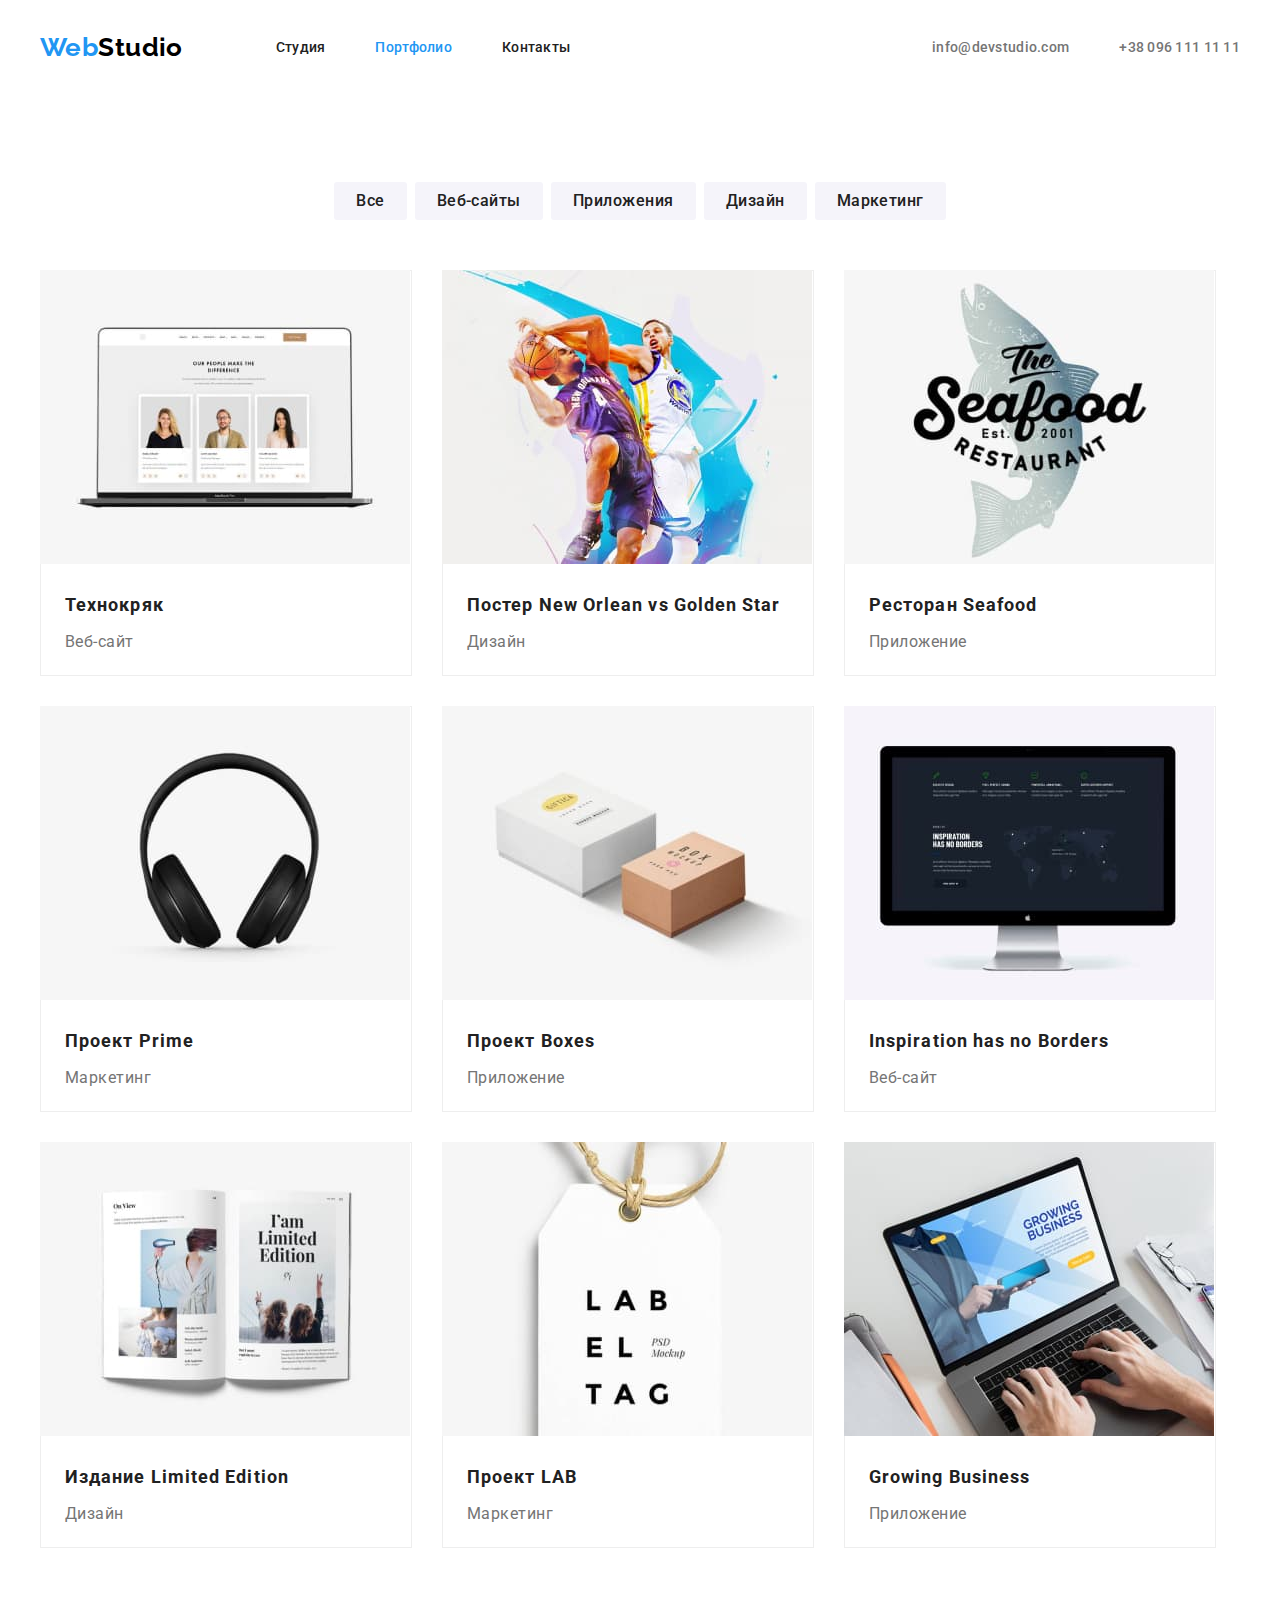
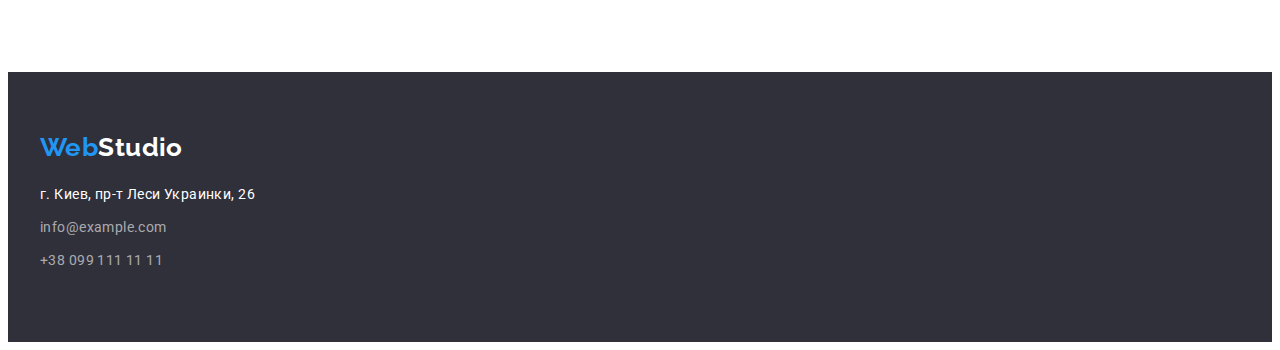
==== commit 100f6f98: "add flex-boxes" ====
--- a/portfolio.html
+++ b/portfolio.html
@@ -23,9 +23,9 @@
   <body>
     <header class="header">
       <div class="container">
-        <nav>
+        <nav class="header-nav">
           <a class="logo-header link" href=""><span class="logo-blue">Web</span>Studio</a>
-          <ul class="list">
+          <ul class="header-list list">
             <li><a class="link nav-link accent-link" href="./index.html">Студия</a></li>
             <li>
               <a class="link nav-link accent-link current" href="./portfolio.html">Портфолио</a>
@@ -33,13 +33,13 @@
             <li><a class="link nav-link accent-link" href="">Контакты</a></li>
           </ul>
         </nav>
-        <ul class="list">
-          <li>
+        <ul class="header-list list">
+          <li class="header-item">
             <a class="link nav-contacts accent-link" href="mailto:info@devstudio.com"
               >info@devstudio.com</a
             >
           </li>
-          <li>
+          <li class="header-item">
             <a class="link nav-contacts accent-link" href="tel:+380961111111">+38 096 111 11 11</a>
           </li>
         </ul>
@@ -50,72 +50,114 @@
         <div class="container">
           <h1 class="visually-hidden">Каталог</h1>
           <ul class="list catalog-filter">
-            <li><button class="btn-filter" type="button">Все</button></li>
-            <li><button class="btn-filter" type="button">Веб-сайты</button></li>
-            <li><button class="btn-filter" type="button">Приложения</button></li>
-            <li><button class="btn-filter" type="button">Дизайн</button></li>
-            <li><button class="btn-filter" type="button">Маркетинг</button></li>
+            <li class="filter-item"><button class="btn-filter" type="button">Все</button></li>
+            <li class="filter-item"><button class="btn-filter" type="button">Веб-сайты</button></li>
+            <li class="filter-item">
+              <button class="btn-filter" type="button">Приложения</button>
+            </li>
+            <li class="filter-item"><button class="btn-filter" type="button">Дизайн</button></li>
+            <li class="filter-item"><button class="btn-filter" type="button">Маркетинг</button></li>
           </ul>
           <ul class="list catalog-list">
             <li class="catalog-item">
               <a class="link" href="">
-                <img src="./images/portfol1.jpg" width="370" alt="ноутбук с открытым сайтом" />
+                <img
+                  class="catalog-img"
+                  src="./images/portfol1.jpg"
+                  width="370"
+                  alt="ноутбук с открытым сайтом"
+                />
                 <h2 class="catalog-title">Технокряк</h2>
                 <p class="catalog-text">Веб-сайт</p></a
               >
             </li>
             <li class="catalog-item">
               <a class="link" href="">
-                <img src="./images/portfol2.jpg" width="370" alt="два баскетболиста" />
+                <img
+                  class="catalog-img"
+                  src="./images/portfol2.jpg"
+                  width="370"
+                  alt="два баскетболиста"
+                />
                 <h2 class="catalog-title">Постер New Orlean vs Golden Star</h2>
                 <p class="catalog-text">Дизайн</p></a
               >
             </li>
             <li class="catalog-item">
               <a class="link" href="">
-                <img src="./images/portfol3.jpg" width="370" alt="логотип ресторана" />
+                <img
+                  class="catalog-img"
+                  src="./images/portfol3.jpg"
+                  width="370"
+                  alt="логотип ресторана"
+                />
                 <h2 class="catalog-title">Ресторан Seafood</h2>
                 <p class="catalog-text">Приложение</p></a
               >
             </li>
             <li class="catalog-item">
               <a class="link" href="">
-                <img src="./images/portfol4.jpg" width="370" alt="наушники" />
+                <img class="catalog-img" src="./images/portfol4.jpg" width="370" alt="наушники" />
                 <h2 class="catalog-title">Проект Prime</h2>
                 <p class="catalog-text">Маркетинг</p></a
               >
             </li>
             <li class="catalog-item">
               <a class="link" href="">
-                <img src="./images/portfol5.jpg" width="370" alt="две коробки" />
+                <img
+                  class="catalog-img"
+                  src="./images/portfol5.jpg"
+                  width="370"
+                  alt="две коробки"
+                />
                 <h2 class="catalog-title">Проект Boxes</h2>
                 <p class="catalog-text">Приложение</p></a
               >
             </li>
             <li class="catalog-item">
               <a class="link" href="">
-                <img src="./images/portfol6.jpg" width="370" alt="компьютер с открытым сайтом" />
+                <img
+                  class="catalog-img"
+                  src="./images/portfol6.jpg"
+                  width="370"
+                  alt="компьютер с открытым сайтом"
+                />
                 <h2 class="catalog-title">Inspiration has no Borders</h2>
                 <p class="catalog-text">Веб-сайт</p></a
               >
             </li>
             <li class="catalog-item">
               <a class="link" href="">
-                <img src="./images/portfol7.jpg" width="370" alt="открытая книга" />
+                <img
+                  class="catalog-img"
+                  src="./images/portfol7.jpg"
+                  width="370"
+                  alt="открытая книга"
+                />
                 <h2 class="catalog-title">Издание Limited Edition</h2>
                 <p class="catalog-text">Дизайн</p></a
               >
             </li>
             <li class="catalog-item">
               <a class="link" href="">
-                <img src="./images/portfol8.jpg" width="370" alt="бирка с логотипом" />
+                <img
+                  class="catalog-img"
+                  src="./images/portfol8.jpg"
+                  width="370"
+                  alt="бирка с логотипом"
+                />
                 <h2 class="catalog-title">Проект LAB</h2>
                 <p class="catalog-text">Маркетинг</p></a
               >
             </li>
             <li class="catalog-item">
               <a class="link" href="">
-                <img src="./images/portfol9.jpg" width="370" alt="ноутбук с открытым сайтом" />
+                <img
+                  class="catalog-img"
+                  src="./images/portfol9.jpg"
+                  width="370"
+                  alt="ноутбук с открытым сайтом"
+                />
                 <h2 class="catalog-title">Growing Business</h2>
                 <p class="catalog-text">Приложение</p></a
               >
--- a/css/styles.css
+++ b/css/styles.css
@@ -5,6 +5,7 @@
   --opacityblack-color: rgba(255, 255, 255, 0.6);
   --white-color: #ffffff;
   --grey-color: #757575;
+  --lightgrey-color: #eeeeee;
   --grey-bg-color: #2f303a;
   --light-bg-color: #f5f4fa;
   --btngrey-color: #f5f4fa;
@@ -25,7 +26,7 @@
   margin: 0 auto;
   padding-left: 15px;
   padding-right: 15px;
-  outline: 1px solid red;
+  /* outline: 1px solid red; */
 }
 
 .accent-link:hover,
@@ -77,12 +78,30 @@
   padding-bottom: 25px;
 }
 
+.header .container {
+  display: flex;
+}
+
+.header .container > * {
+  align-items: center;
+}
+
+.header-nav {
+  display: flex;
+}
+
+.header-list {
+  display: flex;
+  margin-left: auto;
+}
+
 .logo-header {
   font-family: 'Raleway';
   font-weight: 700;
   font-size: 26px;
   line-height: 1.19;
   color: var(--superblack-color);
+  margin-right: 93px;
 }
 
 .logo-blue {
@@ -101,6 +120,7 @@
   line-height: 1.14;
   letter-spacing: 0.02em;
   color: var(--black-color);
+  margin-right: 50px;
 }
 
 .nav-contacts {
@@ -112,6 +132,10 @@
 
 .nav-link.current {
   color: var(--accent-color);
+}
+
+.header-item + .header-item {
+  margin-left: 50px;
 }
 
 /* ------HERO-------- */
@@ -146,6 +170,9 @@
   background-color: var(--accent-color);
   display: block;
   margin: 0 auto;
+  padding: 10px 32px;
+  border-radius: 3px;
+  border-color: transparent;
 }
 
 .btn-order:hover,
@@ -158,6 +185,16 @@
 .benefits {
   padding-top: 94px;
   padding-bottom: 47px;
+}
+
+.benefits-item {
+  width: 270px;
+  height: 101px;
+}
+
+.benefits-list {
+  display: flex;
+  justify-content: space-between;
 }
 
 .benefits-title {
@@ -179,6 +216,11 @@
   padding-bottom: 94px;
 }
 
+.services-list {
+  display: flex;
+  justify-content: space-around;
+}
+
 .services-title {
   margin-bottom: 50px;
 }
@@ -191,6 +233,11 @@
   padding-bottom: 94px;
 }
 
+.team-list {
+  display: flex;
+  justify-content: space-around;
+}
+
 .team-title {
   margin-bottom: 50px;
 }
@@ -230,6 +277,13 @@
   text-align: center;
   color: var(--black-color);
   background-color: var(--btngrey-color);
+  padding: 6px 22px;
+  border: transparent;
+  border-radius: 3px;
+}
+
+.filter-item:not(:first-child) {
+  margin-left: 8px;
 }
 
 .btn-filter:hover,
@@ -247,11 +301,27 @@
 
 .catalog-filter {
   margin-bottom: 50px;
+  display: flex;
+  justify-content: center;
+}
+
+.catalog-list {
+  display: flex;
+  flex-wrap: wrap;
+  margin-left: -30px;
 }
 
 .catalog-item {
   width: 370px;
   height: 404px;
+  margin-left: 30px;
+  margin-bottom: 30px;
+  border: 1px solid var(--lightgrey-color);
+}
+
+.catalog-img {
+  margin-top: -1px;
+  margin-left: -1px;
 }
 
 .catalog-title {
@@ -262,6 +332,7 @@
   color: var(--black-color);
   margin-top: 20px;
   margin-bottom: 4px;
+  margin-left: 24px;
 }
 
 .catalog-text {
@@ -269,6 +340,7 @@
   line-height: 1.88;
   letter-spacing: 0.03em;
   color: var(--grey-color);
+  margin-left: 24px;
 }
 
 /* ------FOOTER-------- */
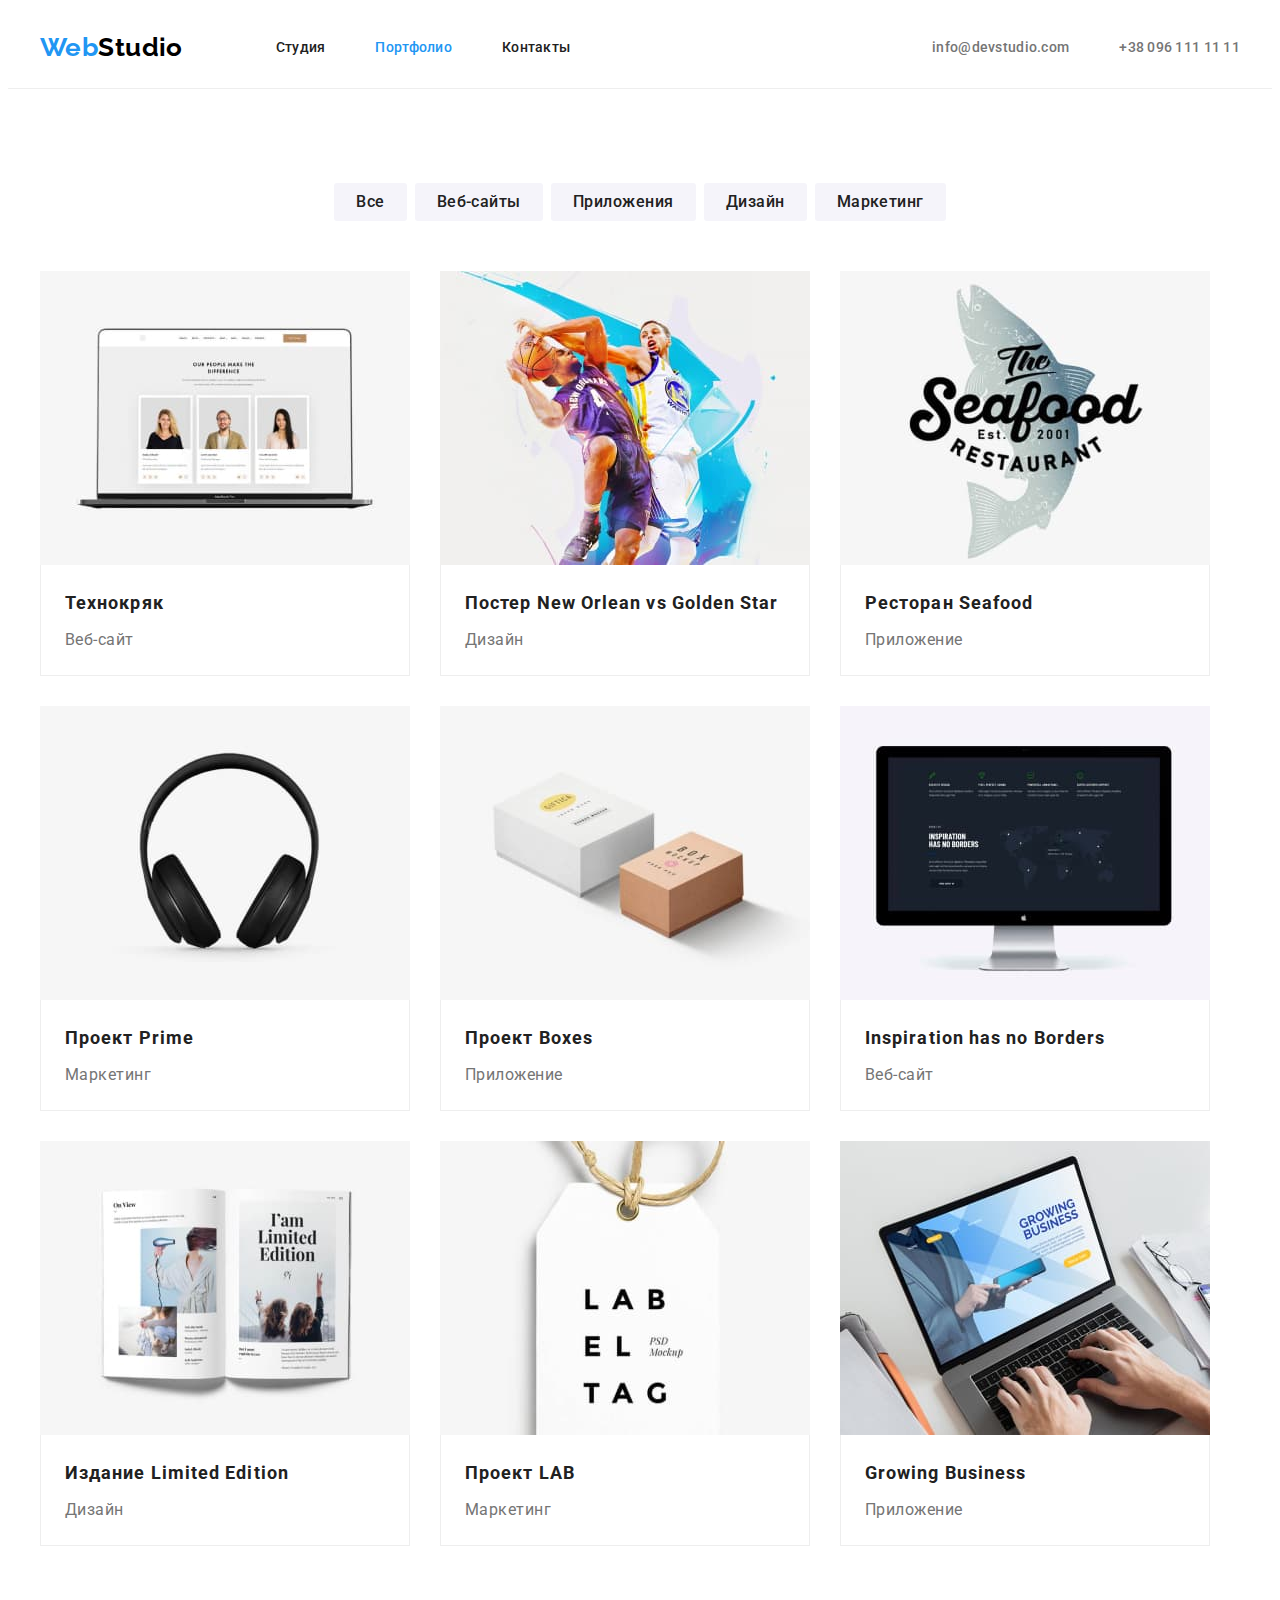
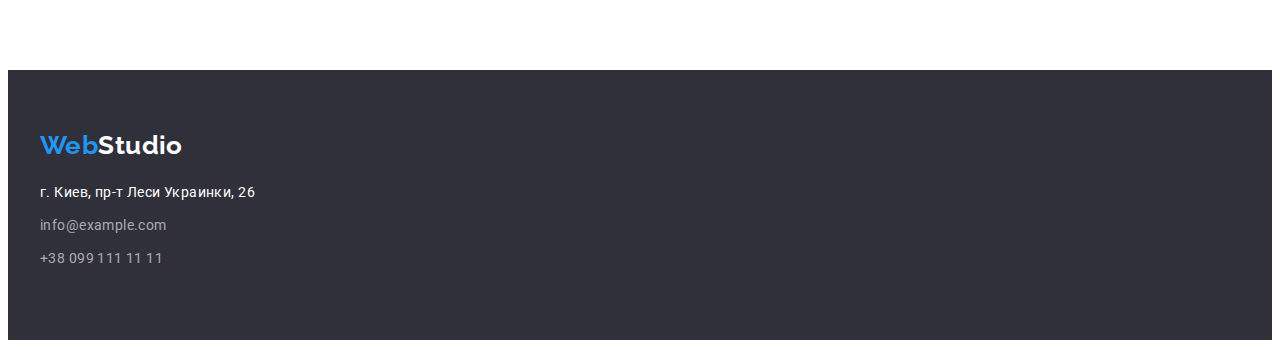
==== commit d5530648: "final" ====
--- a/portfolio.html
+++ b/portfolio.html
@@ -67,8 +67,10 @@
                   width="370"
                   alt="ноутбук с открытым сайтом"
                 />
-                <h2 class="catalog-title">Технокряк</h2>
-                <p class="catalog-text">Веб-сайт</p></a
+                <div class="catalog-content">
+                  <h2 class="catalog-title">Технокряк</h2>
+                  <p class="catalog-text">Веб-сайт</p>
+                </div></a
               >
             </li>
             <li class="catalog-item">
@@ -79,8 +81,10 @@
                   width="370"
                   alt="два баскетболиста"
                 />
-                <h2 class="catalog-title">Постер New Orlean vs Golden Star</h2>
-                <p class="catalog-text">Дизайн</p></a
+                <div class="catalog-content">
+                  <h2 class="catalog-title">Постер New Orlean vs Golden Star</h2>
+                  <p class="catalog-text">Дизайн</p>
+                </div></a
               >
             </li>
             <li class="catalog-item">
@@ -91,15 +95,19 @@
                   width="370"
                   alt="логотип ресторана"
                 />
-                <h2 class="catalog-title">Ресторан Seafood</h2>
-                <p class="catalog-text">Приложение</p></a
+                <div class="catalog-content">
+                  <h2 class="catalog-title">Ресторан Seafood</h2>
+                  <p class="catalog-text">Приложение</p>
+                </div></a
               >
             </li>
             <li class="catalog-item">
               <a class="link" href="">
                 <img class="catalog-img" src="./images/portfol4.jpg" width="370" alt="наушники" />
-                <h2 class="catalog-title">Проект Prime</h2>
-                <p class="catalog-text">Маркетинг</p></a
+                <div class="catalog-content">
+                  <h2 class="catalog-title">Проект Prime</h2>
+                  <p class="catalog-text">Маркетинг</p>
+                </div></a
               >
             </li>
             <li class="catalog-item">
@@ -110,8 +118,10 @@
                   width="370"
                   alt="две коробки"
                 />
-                <h2 class="catalog-title">Проект Boxes</h2>
-                <p class="catalog-text">Приложение</p></a
+                <div class="catalog-content">
+                  <h2 class="catalog-title">Проект Boxes</h2>
+                  <p class="catalog-text">Приложение</p>
+                </div></a
               >
             </li>
             <li class="catalog-item">
@@ -122,8 +132,10 @@
                   width="370"
                   alt="компьютер с открытым сайтом"
                 />
-                <h2 class="catalog-title">Inspiration has no Borders</h2>
-                <p class="catalog-text">Веб-сайт</p></a
+                <div class="catalog-content">
+                  <h2 class="catalog-title">Inspiration has no Borders</h2>
+                  <p class="catalog-text">Веб-сайт</p>
+                </div></a
               >
             </li>
             <li class="catalog-item">
@@ -134,8 +146,10 @@
                   width="370"
                   alt="открытая книга"
                 />
-                <h2 class="catalog-title">Издание Limited Edition</h2>
-                <p class="catalog-text">Дизайн</p></a
+                <div class="catalog-content">
+                  <h2 class="catalog-title">Издание Limited Edition</h2>
+                  <p class="catalog-text">Дизайн</p>
+                </div></a
               >
             </li>
             <li class="catalog-item">
@@ -146,8 +160,10 @@
                   width="370"
                   alt="бирка с логотипом"
                 />
-                <h2 class="catalog-title">Проект LAB</h2>
-                <p class="catalog-text">Маркетинг</p></a
+                <div class="catalog-content">
+                  <h2 class="catalog-title">Проект LAB</h2>
+                  <p class="catalog-text">Маркетинг</p>
+                </div></a
               >
             </li>
             <li class="catalog-item">
@@ -158,8 +174,10 @@
                   width="370"
                   alt="ноутбук с открытым сайтом"
                 />
-                <h2 class="catalog-title">Growing Business</h2>
-                <p class="catalog-text">Приложение</p></a
+                <div class="catalog-content">
+                  <h2 class="catalog-title">Growing Business</h2>
+                  <p class="catalog-text">Приложение</p>
+                </div></a
               >
             </li>
           </ul>
--- a/css/styles.css
+++ b/css/styles.css
@@ -21,6 +21,10 @@
   margin: 0;
 }
 
+img {
+  display: block;
+}
+
 .container {
   width: 1200px;
   margin: 0 auto;
@@ -76,6 +80,10 @@
 .header {
   padding-top: 24px;
   padding-bottom: 25px;
+  border: 1px solid var(--lightgrey-color);
+  border-top: none;
+  border-right: none;
+  border-left: none;
 }
 
 .header .container {
@@ -120,6 +128,8 @@
   line-height: 1.14;
   letter-spacing: 0.02em;
   color: var(--black-color);
+  padding-top: 32px;
+  padding-bottom: 32px;
   margin-right: 50px;
 }
 
@@ -128,6 +138,8 @@
   line-height: 1.14;
   letter-spacing: 0.02em;
   color: var(--grey-color);
+  padding-top: 32px;
+  padding-bottom: 32px;
 }
 
 .nav-link.current {
@@ -154,7 +166,7 @@
   letter-spacing: 0.06em;
   text-transform: uppercase;
   color: var(--white-color);
-  margin-bottom: 50px;
+  margin-bottom: 30px;
 }
 
 .btn-order {
@@ -184,7 +196,7 @@
 
 .benefits {
   padding-top: 94px;
-  padding-bottom: 47px;
+  padding-bottom: 94px;
 }
 
 .benefits-item {
@@ -212,7 +224,6 @@
 /* ---------SERVICES---------- */
 
 .services {
-  padding-top: 47px;
   padding-bottom: 94px;
 }
 
@@ -246,6 +257,7 @@
   background-color: var(--white-color);
   width: 270px;
   height: 368px;
+  border-radius: 4px;
 }
 
 .team-name {
@@ -312,16 +324,15 @@
 }
 
 .catalog-item {
-  width: 370px;
-  height: 404px;
   margin-left: 30px;
   margin-bottom: 30px;
+}
+
+.catalog-content {
+  padding-top: 20px;
+  padding-bottom: 20px;
   border: 1px solid var(--lightgrey-color);
-}
-
-.catalog-img {
-  margin-top: -1px;
-  margin-left: -1px;
+  border-top: none;
 }
 
 .catalog-title {
@@ -330,7 +341,7 @@
   line-height: 2;
   letter-spacing: 0.06em;
   color: var(--black-color);
-  margin-top: 20px;
+  /* margin-top: 20px; */
   margin-bottom: 4px;
   margin-left: 24px;
 }
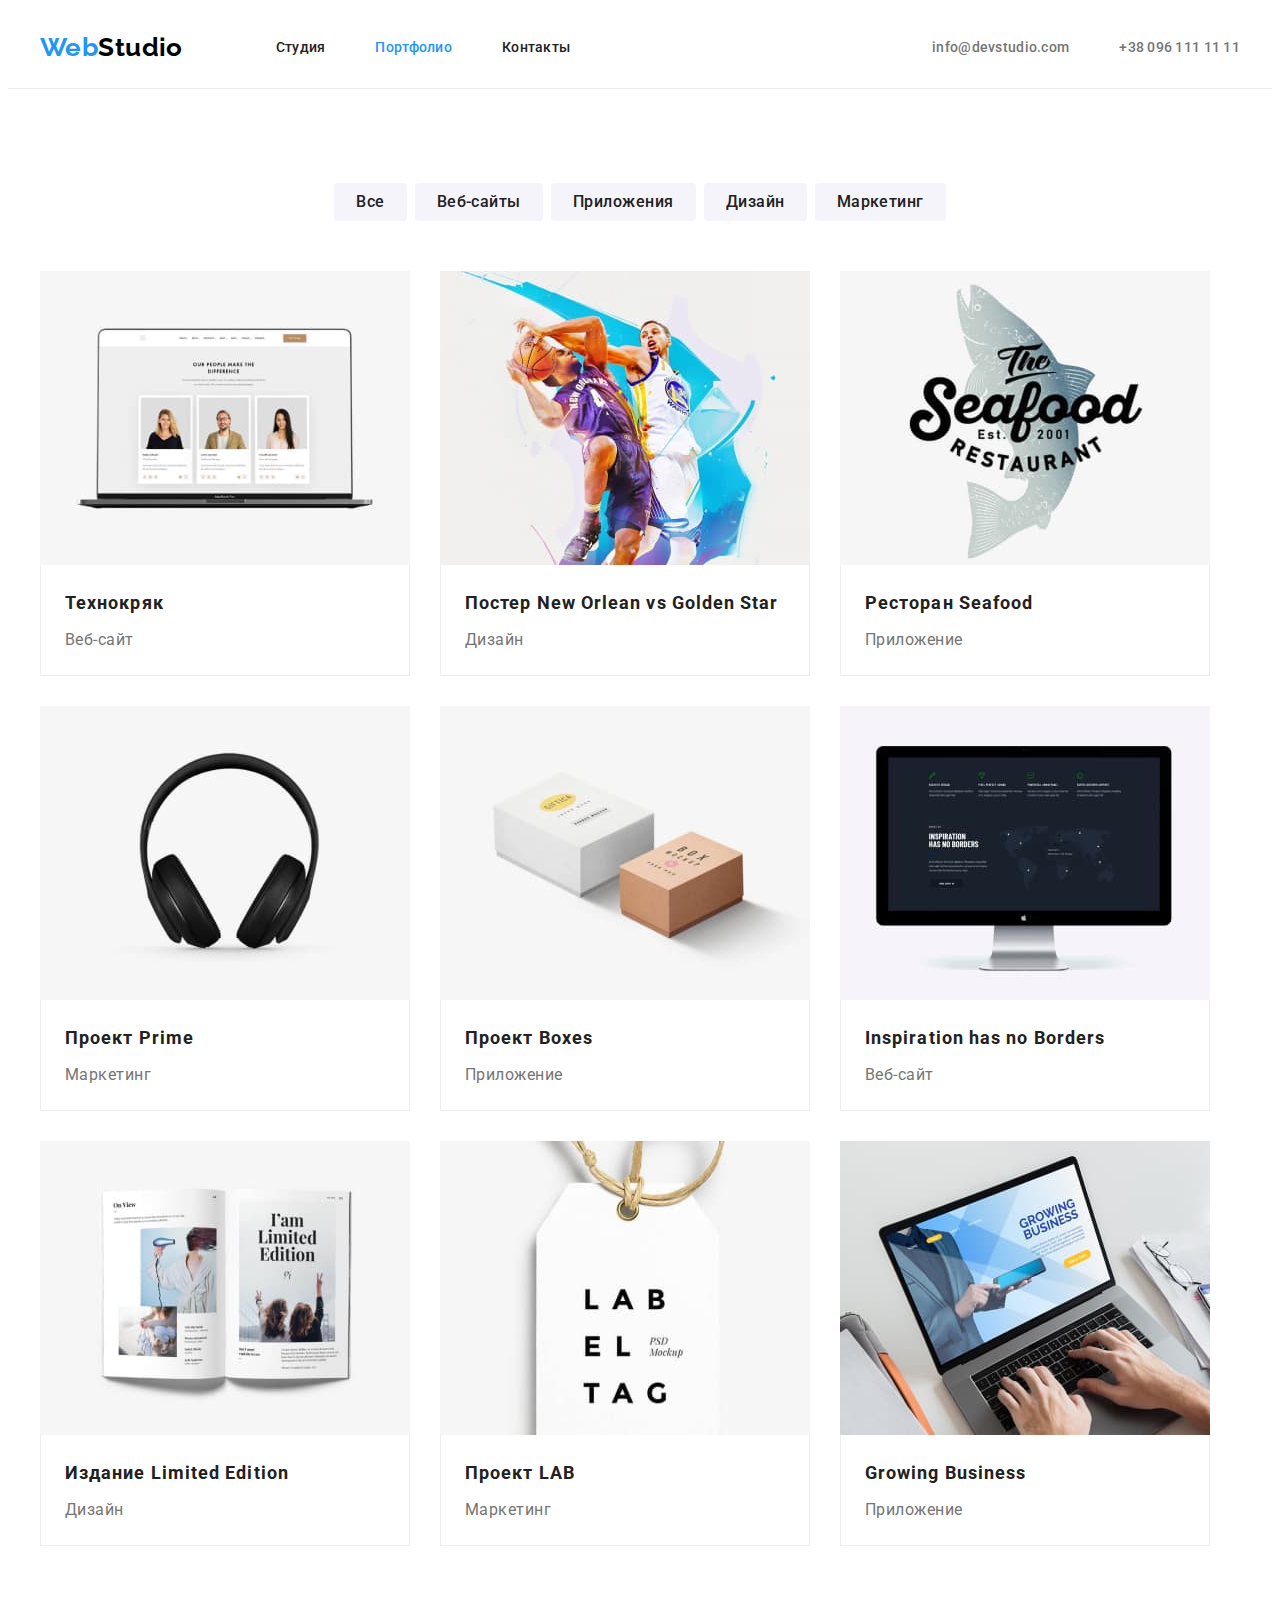
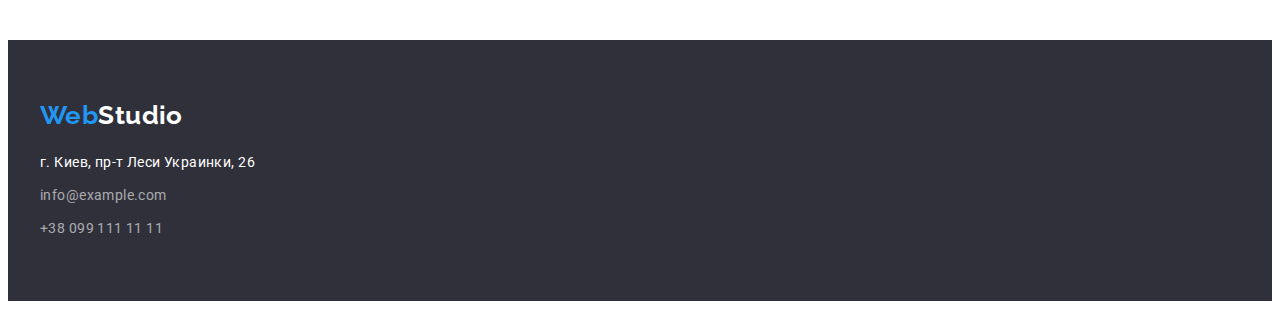
==== commit 311a84ac: "copy header" ====
--- a/portfolio.html
+++ b/portfolio.html
@@ -26,11 +26,15 @@
         <nav class="header-nav">
           <a class="logo-header link" href=""><span class="logo-blue">Web</span>Studio</a>
           <ul class="header-list list">
-            <li><a class="link nav-link accent-link" href="./index.html">Студия</a></li>
-            <li>
+            <li class="header-nav-item">
+              <a class="link nav-link accent-link" href="./index.html">Студия</a>
+            </li>
+            <li class="header-nav-item">
               <a class="link nav-link accent-link current" href="./portfolio.html">Портфолио</a>
             </li>
-            <li><a class="link nav-link accent-link" href="">Контакты</a></li>
+            <li class="header-nav-item">
+              <a class="link nav-link accent-link" href="">Контакты</a>
+            </li>
           </ul>
         </nav>
         <ul class="header-list list">
--- a/css/styles.css
+++ b/css/styles.css
@@ -80,10 +80,7 @@
 .header {
   padding-top: 24px;
   padding-bottom: 25px;
-  border: 1px solid var(--lightgrey-color);
-  border-top: none;
-  border-right: none;
-  border-left: none;
+  border-bottom: 1px solid var(--lightgrey-color);
 }
 
 .header .container {
@@ -123,6 +120,10 @@
   color: var(--black-color);
 }
 
+.header-nav-item:not(:last-child) {
+  margin-right: 50px;
+}
+
 .nav-link {
   font-weight: 500;
   line-height: 1.14;
@@ -130,7 +131,6 @@
   color: var(--black-color);
   padding-top: 32px;
   padding-bottom: 32px;
-  margin-right: 50px;
 }
 
 .nav-contacts {
@@ -183,8 +183,8 @@
   display: block;
   margin: 0 auto;
   padding: 10px 32px;
-  border-radius: 3px;
-  border-color: transparent;
+  border-radius: 4px;
+  border: none;
 }
 
 .btn-order:hover,
@@ -204,9 +204,12 @@
   height: 101px;
 }
 
+.benefits-item:not(:first-child) {
+  margin-left: 30px;
+}
+
 .benefits-list {
   display: flex;
-  justify-content: space-between;
 }
 
 .benefits-title {
@@ -229,11 +232,14 @@
 
 .services-list {
   display: flex;
-  justify-content: space-around;
 }
 
 .services-title {
   margin-bottom: 50px;
+}
+
+.services-item:not(:first-child) {
+  margin-left: 30px;
 }
 
 /* -----------TEAM------------ */
@@ -256,8 +262,18 @@
 .card {
   background-color: var(--white-color);
   width: 270px;
-  height: 368px;
-  border-radius: 4px;
+  box-shadow: 0px 1px 3px rgba(0, 0, 0, 0.12), 0px 1px 1px rgba(0, 0, 0, 0.14),
+    0px 2px 1px rgba(0, 0, 0, 0.2);
+  border-radius: 0px 0px 4px 4px;
+}
+
+.card:not(:first-child) {
+  margin-left: 30px;
+}
+
+.team-text {
+  padding-top: 30px;
+  padding-bottom: 30px;
 }
 
 .team-name {
@@ -265,7 +281,6 @@
   font-size: 16px;
   line-height: 1.18;
   text-align: center;
-  margin-top: 30px;
   margin-bottom: 10px;
 }
 
@@ -290,8 +305,8 @@
   color: var(--black-color);
   background-color: var(--btngrey-color);
   padding: 6px 22px;
-  border: transparent;
-  border-radius: 3px;
+  border: none;
+  border-radius: 4px;
 }
 
 .filter-item:not(:first-child) {
@@ -320,17 +335,19 @@
 .catalog-list {
   display: flex;
   flex-wrap: wrap;
+  margin-top: -30px;
   margin-left: -30px;
 }
 
 .catalog-item {
   margin-left: 30px;
-  margin-bottom: 30px;
+  margin-top: 30px;
 }
 
 .catalog-content {
   padding-top: 20px;
   padding-bottom: 20px;
+  padding-left: 24px;
   border: 1px solid var(--lightgrey-color);
   border-top: none;
 }
@@ -343,7 +360,6 @@
   color: var(--black-color);
   /* margin-top: 20px; */
   margin-bottom: 4px;
-  margin-left: 24px;
 }
 
 .catalog-text {
@@ -351,7 +367,6 @@
   line-height: 1.88;
   letter-spacing: 0.03em;
   color: var(--grey-color);
-  margin-left: 24px;
 }
 
 /* ------FOOTER-------- */
@@ -372,7 +387,7 @@
   margin-bottom: 20px;
 }
 
-.contacts-item {
+.contacts-item:not(:last-child) {
   margin-bottom: 9px;
 }
 
